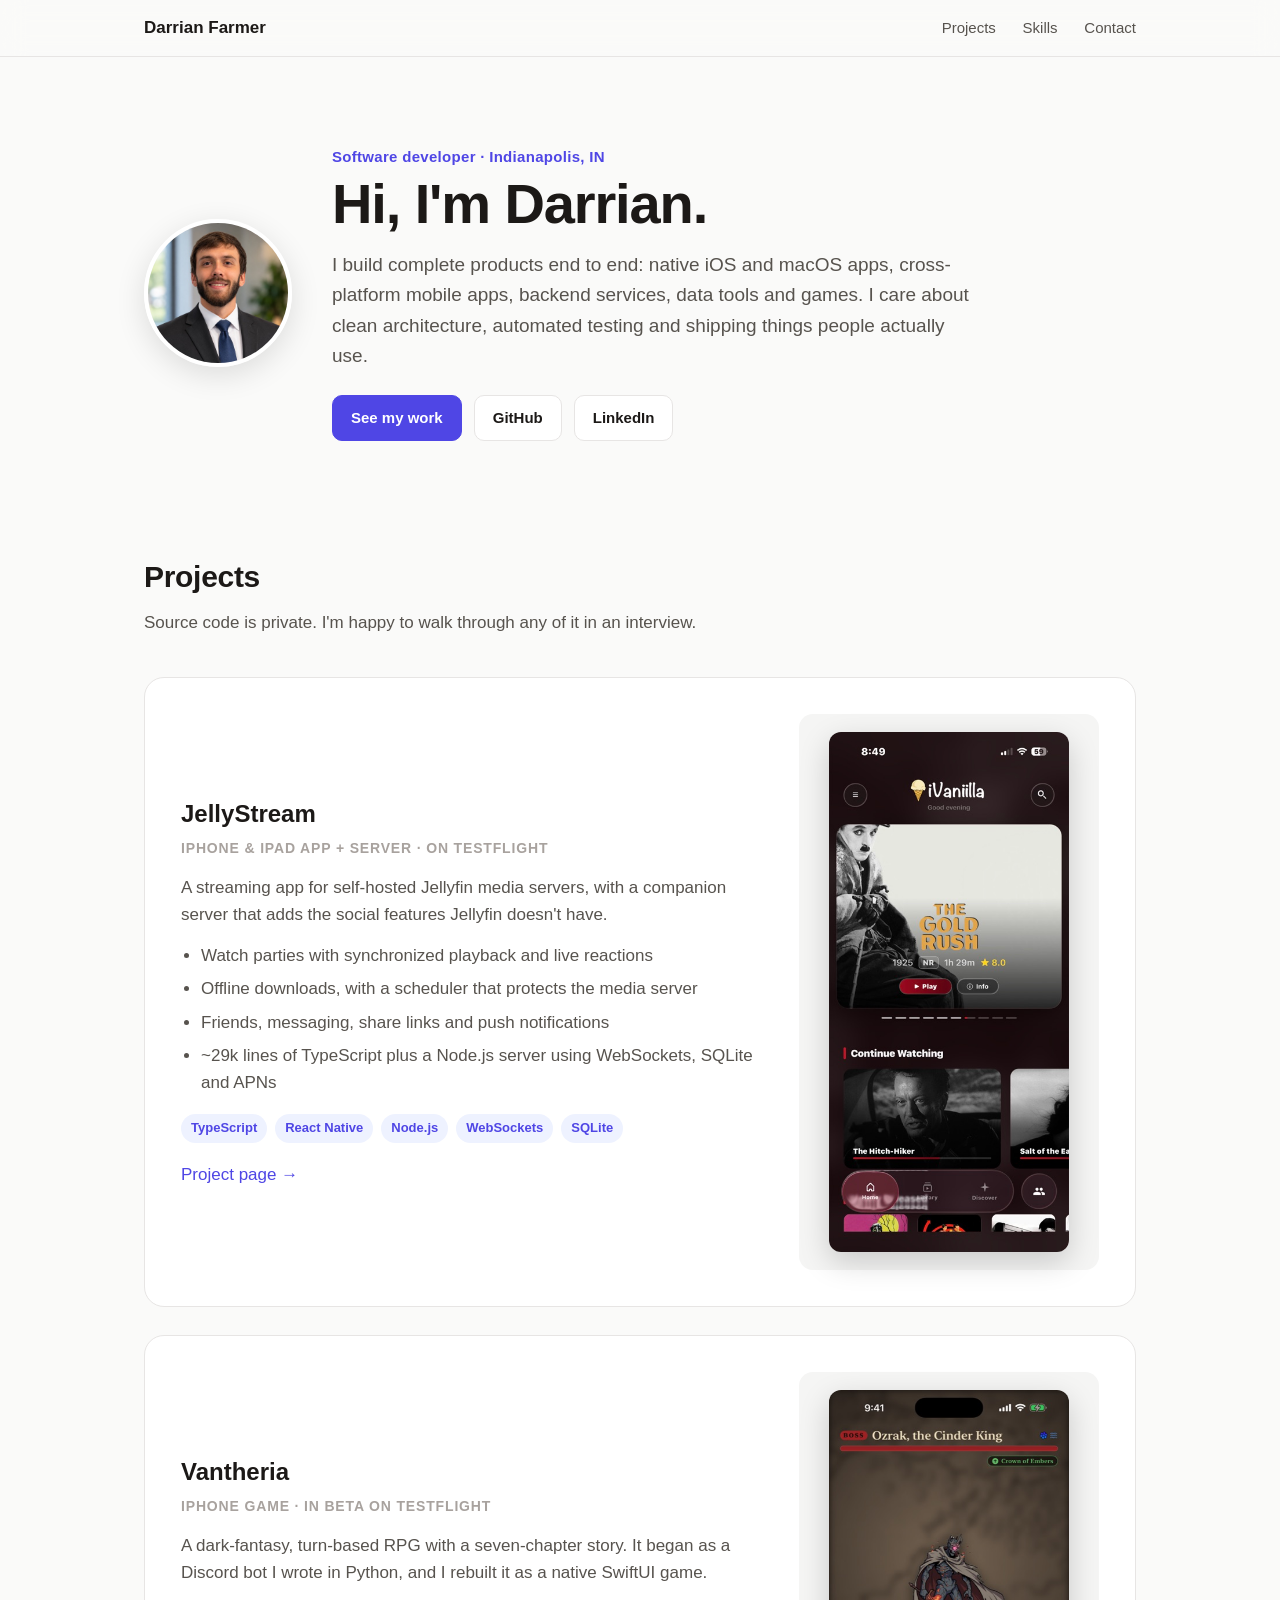
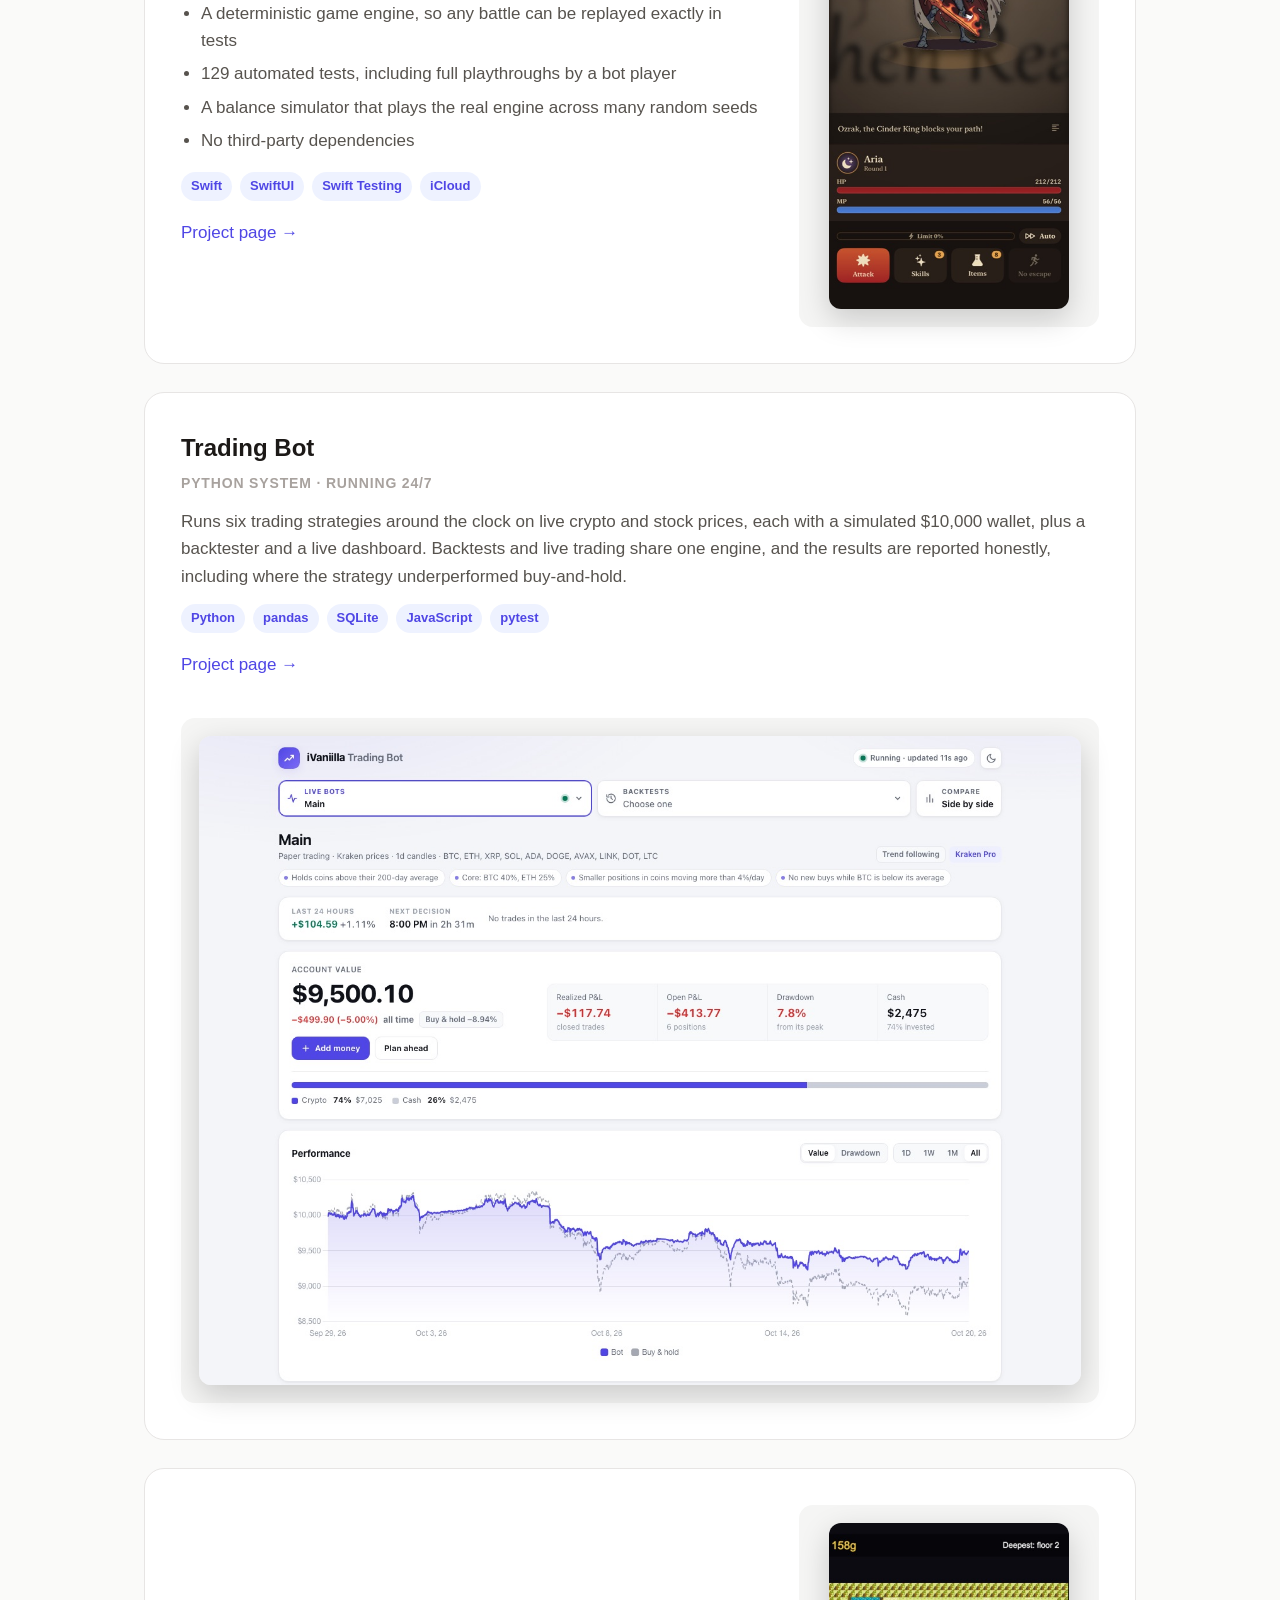
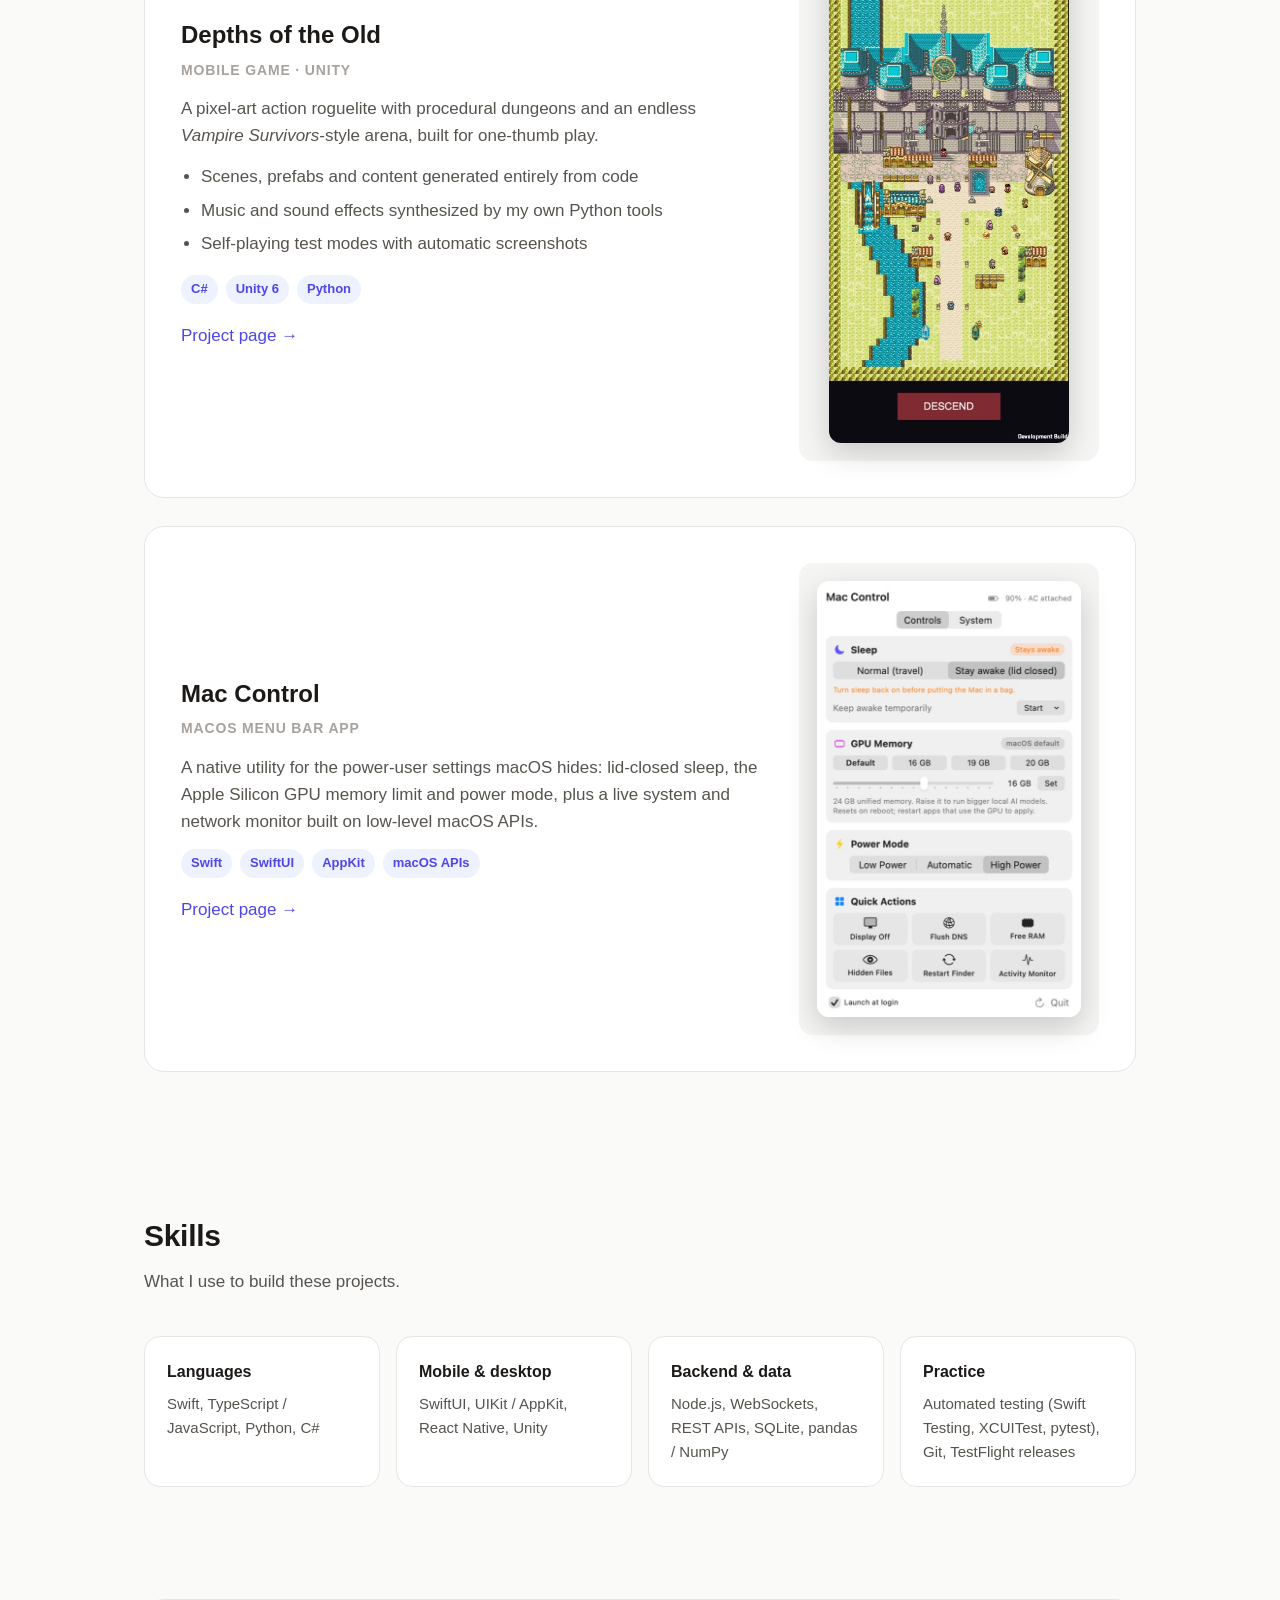
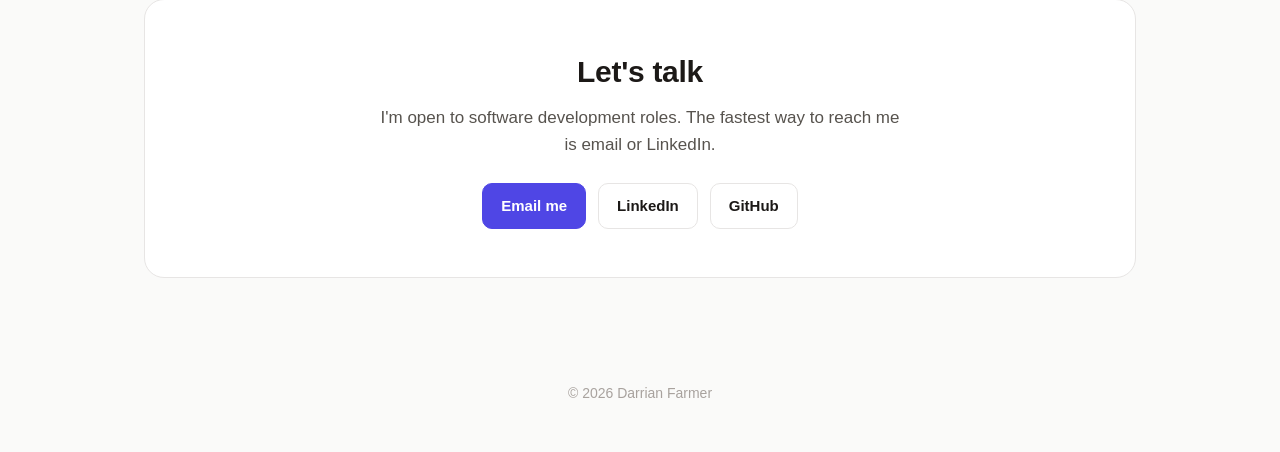
==== index.html @ abff0029 "Personal website" ====
<!doctype html>
<html lang="en">
<head>
<meta charset="utf-8">
<meta name="viewport" content="width=device-width, initial-scale=1">
<title>Darrian Farmer · Software Developer</title>
<meta name="description" content="Darrian Farmer, software developer in Indianapolis. iOS apps, cross-platform mobile, backend services and games.">
<meta property="og:title" content="Darrian Farmer · Software Developer">
<meta property="og:description" content="iOS apps, cross-platform mobile, backend services and games.">
<meta property="og:image" content="https://vaniilla9.github.io/img/darrian.jpg">
<link rel="icon" href="data:image/svg+xml,<svg xmlns='http://www.w3.org/2000/svg' viewBox='0 0 64 64'><rect width='64' height='64' rx='14' fill='%234f46e5'/><text x='32' y='42' font-family='Arial,sans-serif' font-size='28' font-weight='700' fill='white' text-anchor='middle'>DF</text></svg>">
<style>
  :root {
    --bg: #fafaf9; --surface: #ffffff; --text: #1c1917; --muted: #57534e; --faint: #a8a29e;
    --border: #e7e5e4; --accent: #4f46e5; --accent-soft: #eef2ff; --shot-bg: #f5f5f4;
  }
  @media (prefers-color-scheme: dark) {
    :root {
      --bg: #0c0a09; --surface: #1c1917; --text: #f5f5f4; --muted: #a8a29e; --faint: #78716c;
      --border: #292524; --accent: #818cf8; --accent-soft: #1e1b4b; --shot-bg: #171412;
    }
  }
  * { box-sizing: border-box; }
  html { scroll-behavior: smooth; }
  body {
    margin: 0; overflow-x: hidden; background: var(--bg); color: var(--text);
    font: 17px/1.6 -apple-system, BlinkMacSystemFont, "Segoe UI", Roboto, Helvetica, Arial, sans-serif;
    -webkit-font-smoothing: antialiased;
  }
  a { color: var(--accent); text-decoration: none; }
  a:hover { text-decoration: underline; }
  .wrap { max-width: 1040px; margin: 0 auto; padding: 0 24px; }

  nav { position: sticky; top: 0; z-index: 10; backdrop-filter: saturate(180%) blur(12px);
        background: color-mix(in srgb, var(--bg) 82%, transparent); border-bottom: 1px solid var(--border); }
  nav .wrap { display: flex; align-items: center; justify-content: space-between; height: 56px; }
  nav .name { font-weight: 700; color: var(--text); }
  nav .links a { color: var(--muted); margin-left: 22px; font-size: 15px; }
  nav .links a:hover { color: var(--text); text-decoration: none; }

  header { padding: 88px 0 72px; }
  .hero { display: flex; gap: 40px; align-items: center; }
  .hero img { width: 148px; height: 148px; border-radius: 50%; object-fit: cover; flex: none;
              border: 4px solid var(--surface); box-shadow: 0 8px 30px rgba(0,0,0,.12); }
  .eyebrow { color: var(--accent); font-weight: 600; font-size: 15px; letter-spacing: .02em; margin: 0 0 6px; }
  h1 { font-size: clamp(36px, 6vw, 56px); line-height: 1.05; margin: 0 0 16px; letter-spacing: -.02em; }
  .lede { font-size: 19px; color: var(--muted); max-width: 640px; margin: 0 0 24px; }
  .buttons { display: flex; flex-wrap: wrap; gap: 12px; }
  .btn { display: inline-block; padding: 10px 18px; border-radius: 10px; font-weight: 600; font-size: 15px;
         border: 1px solid var(--border); color: var(--text); background: var(--surface); }
  .btn.primary { background: var(--accent); border-color: var(--accent); color: #fff; }
  .btn:hover { text-decoration: none; filter: brightness(1.05); }

  section { padding: 40px 0 72px; }
  h2 { font-size: 30px; letter-spacing: -.01em; margin: 0 0 8px; }
  .section-sub { color: var(--muted); margin: 0 0 40px; }

  .project { display: grid; grid-template-columns: minmax(0, 1fr) 300px; gap: 40px; align-items: center;
             background: var(--surface); border: 1px solid var(--border); border-radius: 20px;
             padding: 36px; margin-bottom: 28px; }
  .project.wide { grid-template-columns: minmax(0, 1fr); }
  .project > * { min-width: 0; }
  .project h3 { font-size: 24px; margin: 0 0 4px; }
  .project .kind { color: var(--faint); font-size: 14px; font-weight: 600; text-transform: uppercase;
                   letter-spacing: .06em; margin: 0 0 14px; }
  .project p { color: var(--muted); margin: 0 0 14px; }
  .project ul { color: var(--muted); margin: 0 0 18px; padding-left: 20px; }
  .project li { margin-bottom: 6px; }
  .tags { display: flex; flex-wrap: wrap; gap: 8px; margin-bottom: 18px; }
  .tag { background: var(--accent-soft); color: var(--accent); font-size: 13px; font-weight: 600;
         padding: 4px 10px; border-radius: 999px; }
  .shot { background: var(--shot-bg); border-radius: 14px; padding: 18px; display: flex; justify-content: center; }
  .shot img { max-width: 100%; max-height: 520px; border-radius: 12px; display: block;
              box-shadow: 0 10px 30px rgba(0,0,0,.18); }
  .wide .shot img { max-height: none; width: 100%; }

  .skills { display: grid; grid-template-columns: repeat(auto-fit, minmax(220px, 1fr)); gap: 16px; }
  .skill { background: var(--surface); border: 1px solid var(--border); border-radius: 16px; padding: 22px; }
  .skill h3 { font-size: 16px; margin: 0 0 8px; }
  .skill p { color: var(--muted); margin: 0; font-size: 15px; }

  .contact { text-align: center; background: var(--surface); border: 1px solid var(--border);
             border-radius: 20px; padding: 48px 24px; }
  .contact p { color: var(--muted); max-width: 520px; margin: 0 auto 24px; }
  .contact .buttons { justify-content: center; }
  footer { color: var(--faint); font-size: 14px; text-align: center; padding: 32px 0 48px; }

  @media (max-width: 760px) {
    header { padding: 48px 0 40px; }
    .hero { flex-direction: column; align-items: flex-start; gap: 24px; }
    .hero img { width: 112px; height: 112px; }
    .project { grid-template-columns: minmax(0, 1fr); padding: 22px; gap: 22px; }
    .shot img { max-height: 440px; }
    nav .links a { margin-left: 14px; }
    nav .links a.hide-sm { display: none; }
    .wrap { padding: 0 16px; }
  }
</style>
</head>
<body>

<nav>
  <div class="wrap">
    <a class="name" href="#top">Darrian Farmer</a>
    <div class="links">
      <a href="#projects">Projects</a>
      <a class="hide-sm" href="#skills">Skills</a>
      <a href="#contact">Contact</a>
    </div>
  </div>
</nav>

<header id="top">
  <div class="wrap hero">
    <img src="img/darrian.jpg" alt="Darrian Farmer">
    <div>
      <p class="eyebrow">Software developer · Indianapolis, IN</p>
      <h1>Hi, I'm Darrian.</h1>
      <p class="lede">I build complete products end to end: native iOS and macOS apps, cross-platform mobile
        apps, backend services, data tools and games. I care about clean architecture, automated testing and
        shipping things people actually use.</p>
      <div class="buttons">
        <a class="btn primary" href="#projects">See my work</a>
        <a class="btn" href="https://github.com/vaniilla9">GitHub</a>
        <a class="btn" href="https://www.linkedin.com/in/darrian-farmer-68141a276">LinkedIn</a>
      </div>
    </div>
  </div>
</header>

<main>
<section id="projects">
  <div class="wrap">
    <h2>Projects</h2>
    <p class="section-sub">Source code is private. I'm happy to walk through any of it in an interview.</p>

    <article class="project">
      <div>
        <h3>JellyStream</h3>
        <p class="kind">iPhone &amp; iPad app + server · on TestFlight</p>
        <p>A streaming app for self-hosted Jellyfin media servers, with a companion server that adds the social
          features Jellyfin doesn't have.</p>
        <ul>
          <li>Watch parties with synchronized playback and live reactions</li>
          <li>Offline downloads, with a scheduler that protects the media server</li>
          <li>Friends, messaging, share links and push notifications</li>
          <li>~29k lines of TypeScript plus a Node.js server using WebSockets, SQLite and APNs</li>
        </ul>
        <div class="tags"><span class="tag">TypeScript</span><span class="tag">React Native</span><span class="tag">Node.js</span><span class="tag">WebSockets</span><span class="tag">SQLite</span></div>
        <a href="https://github.com/vaniilla9/jellystream">Project page →</a>
      </div>
      <div class="shot"><img src="img/jellystream.jpg" alt="JellyStream home screen" loading="lazy"></div>
    </article>

    <article class="project">
      <div>
        <h3>Vantheria</h3>
        <p class="kind">iPhone game · in beta on TestFlight</p>
        <p>A dark-fantasy, turn-based RPG with a seven-chapter story. It began as a Discord bot I wrote in
          Python, and I rebuilt it as a native SwiftUI game.</p>
        <ul>
          <li>A deterministic game engine, so any battle can be replayed exactly in tests</li>
          <li>129 automated tests, including full playthroughs by a bot player</li>
          <li>A balance simulator that plays the real engine across many random seeds</li>
          <li>No third-party dependencies</li>
        </ul>
        <div class="tags"><span class="tag">Swift</span><span class="tag">SwiftUI</span><span class="tag">Swift Testing</span><span class="tag">iCloud</span></div>
        <a href="https://github.com/vaniilla9/vantheria">Project page →</a>
      </div>
      <div class="shot"><img src="img/vantheria.jpg" alt="Vantheria boss battle" loading="lazy"></div>
    </article>

    <article class="project wide">
      <div>
        <h3>Trading Bot</h3>
        <p class="kind">Python system · running 24/7</p>
        <p>Runs six trading strategies around the clock on live crypto and stock prices, each with a simulated
          $10,000 wallet, plus a backtester and a live dashboard. Backtests and live trading share one engine,
          and the results are reported honestly, including where the strategy underperformed buy-and-hold.</p>
        <div class="tags"><span class="tag">Python</span><span class="tag">pandas</span><span class="tag">SQLite</span><span class="tag">JavaScript</span><span class="tag">pytest</span></div>
        <a href="https://github.com/vaniilla9/trading-bot">Project page →</a>
      </div>
      <div class="shot"><img src="img/trading-bot.jpg" alt="Trading bot dashboard" loading="lazy"></div>
    </article>

    <article class="project">
      <div>
        <h3>Depths of the Old</h3>
        <p class="kind">Mobile game · Unity</p>
        <p>A pixel-art action roguelite with procedural dungeons and an endless <em>Vampire Survivors</em>-style
          arena, built for one-thumb play.</p>
        <ul>
          <li>Scenes, prefabs and content generated entirely from code</li>
          <li>Music and sound effects synthesized by my own Python tools</li>
          <li>Self-playing test modes with automatic screenshots</li>
        </ul>
        <div class="tags"><span class="tag">C#</span><span class="tag">Unity 6</span><span class="tag">Python</span></div>
        <a href="https://github.com/vaniilla9/depths-of-the-old">Project page →</a>
      </div>
      <div class="shot"><img src="img/depths.jpg" alt="Depths of the Old town hub" loading="lazy"></div>
    </article>

    <article class="project">
      <div>
        <h3>Mac Control</h3>
        <p class="kind">macOS menu bar app</p>
        <p>A native utility for the power-user settings macOS hides: lid-closed sleep, the Apple Silicon GPU
          memory limit and power mode, plus a live system and network monitor built on low-level macOS APIs.</p>
        <div class="tags"><span class="tag">Swift</span><span class="tag">SwiftUI</span><span class="tag">AppKit</span><span class="tag">macOS APIs</span></div>
        <a href="https://github.com/vaniilla9/mac-control">Project page →</a>
      </div>
      <div class="shot"><img src="img/mac-control.jpg" alt="Mac Control menu bar panel" loading="lazy"></div>
    </article>
  </div>
</section>

<section id="skills">
  <div class="wrap">
    <h2>Skills</h2>
    <p class="section-sub">What I use to build these projects.</p>
    <div class="skills">
      <div class="skill"><h3>Languages</h3><p>Swift, TypeScript / JavaScript, Python, C#</p></div>
      <div class="skill"><h3>Mobile &amp; desktop</h3><p>SwiftUI, UIKit / AppKit, React Native, Unity</p></div>
      <div class="skill"><h3>Backend &amp; data</h3><p>Node.js, WebSockets, REST APIs, SQLite, pandas / NumPy</p></div>
      <div class="skill"><h3>Practice</h3><p>Automated testing (Swift Testing, XCUITest, pytest), Git, TestFlight releases</p></div>
    </div>
  </div>
</section>

<section id="contact">
  <div class="wrap">
    <div class="contact">
      <h2>Let's talk</h2>
      <p>I'm open to software development roles. The fastest way to reach me is email or LinkedIn.</p>
      <div class="buttons">
        <a class="btn primary" href="mailto:vaniilla9@icloud.com">Email me</a>
        <a class="btn" href="https://www.linkedin.com/in/darrian-farmer-68141a276">LinkedIn</a>
        <a class="btn" href="https://github.com/vaniilla9">GitHub</a>
      </div>
    </div>
  </div>
</section>
</main>

<footer>© 2026 Darrian Farmer</footer>

</body>
</html>
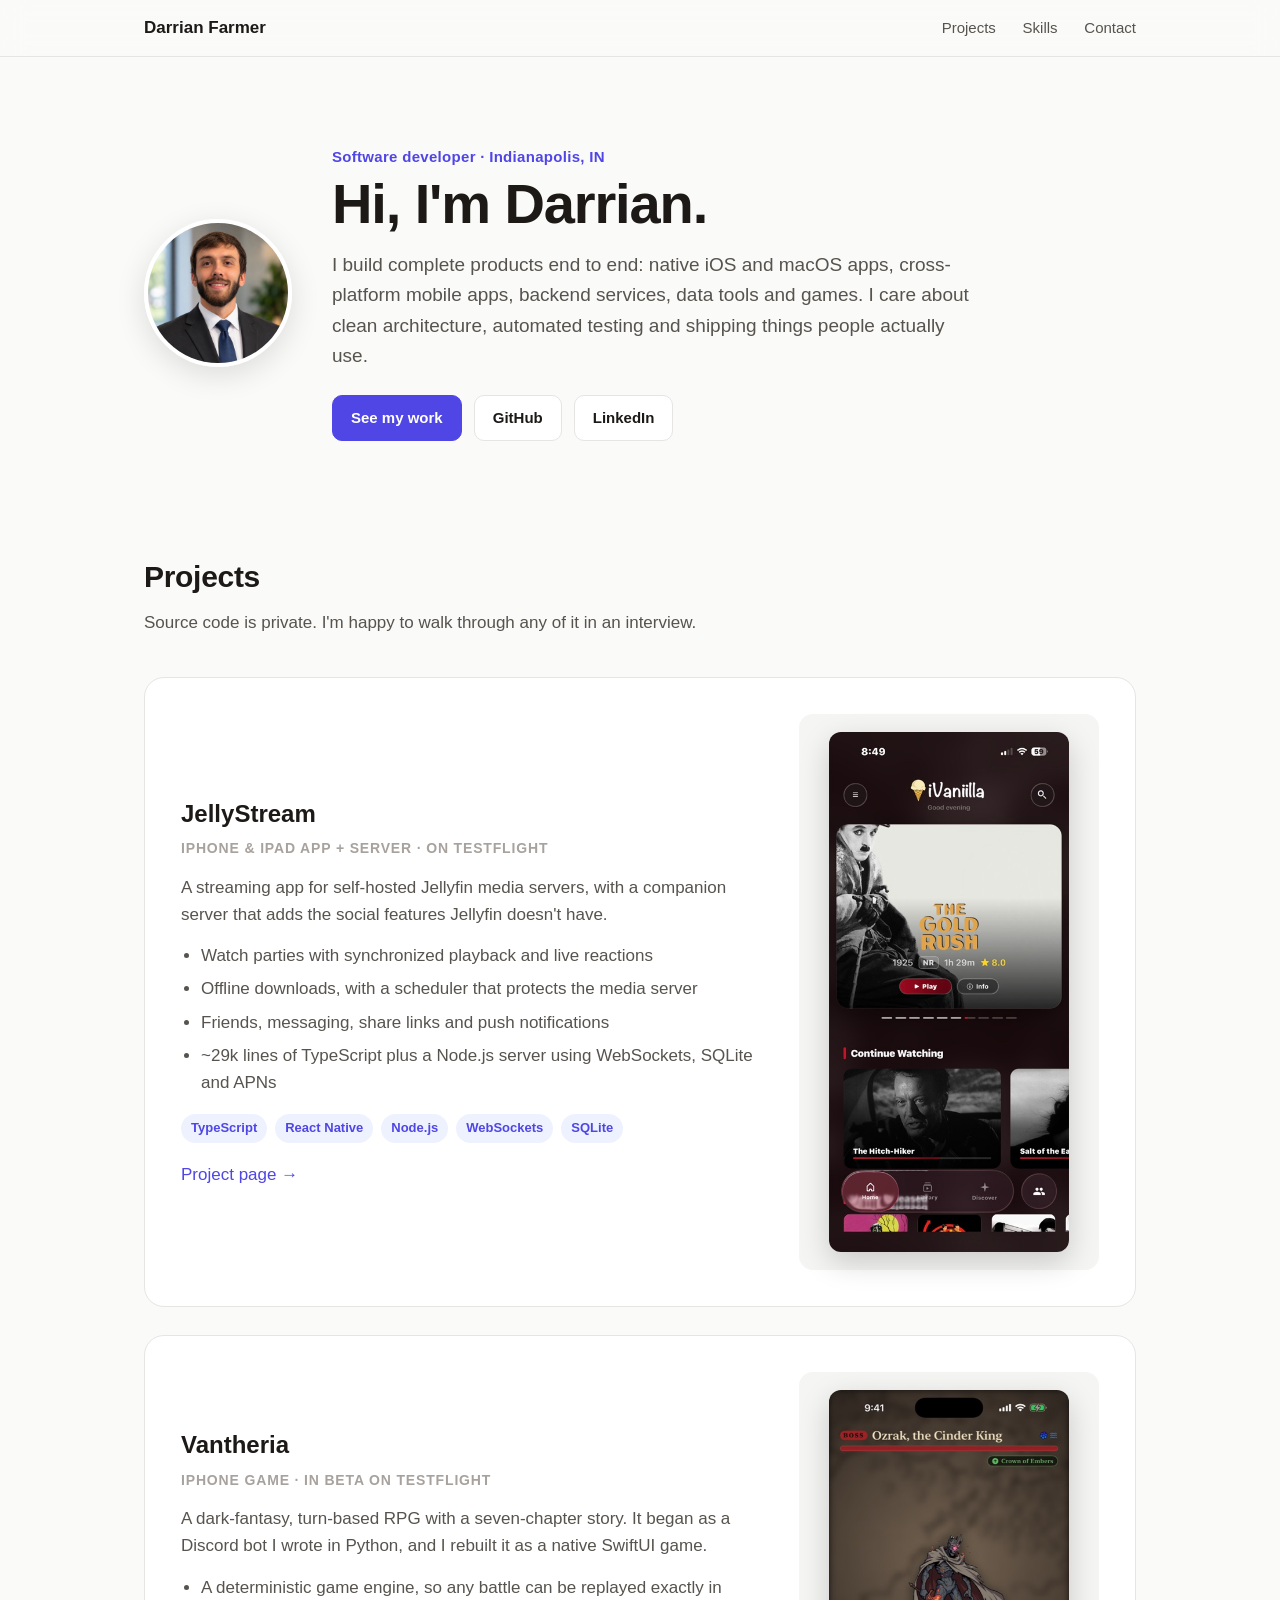
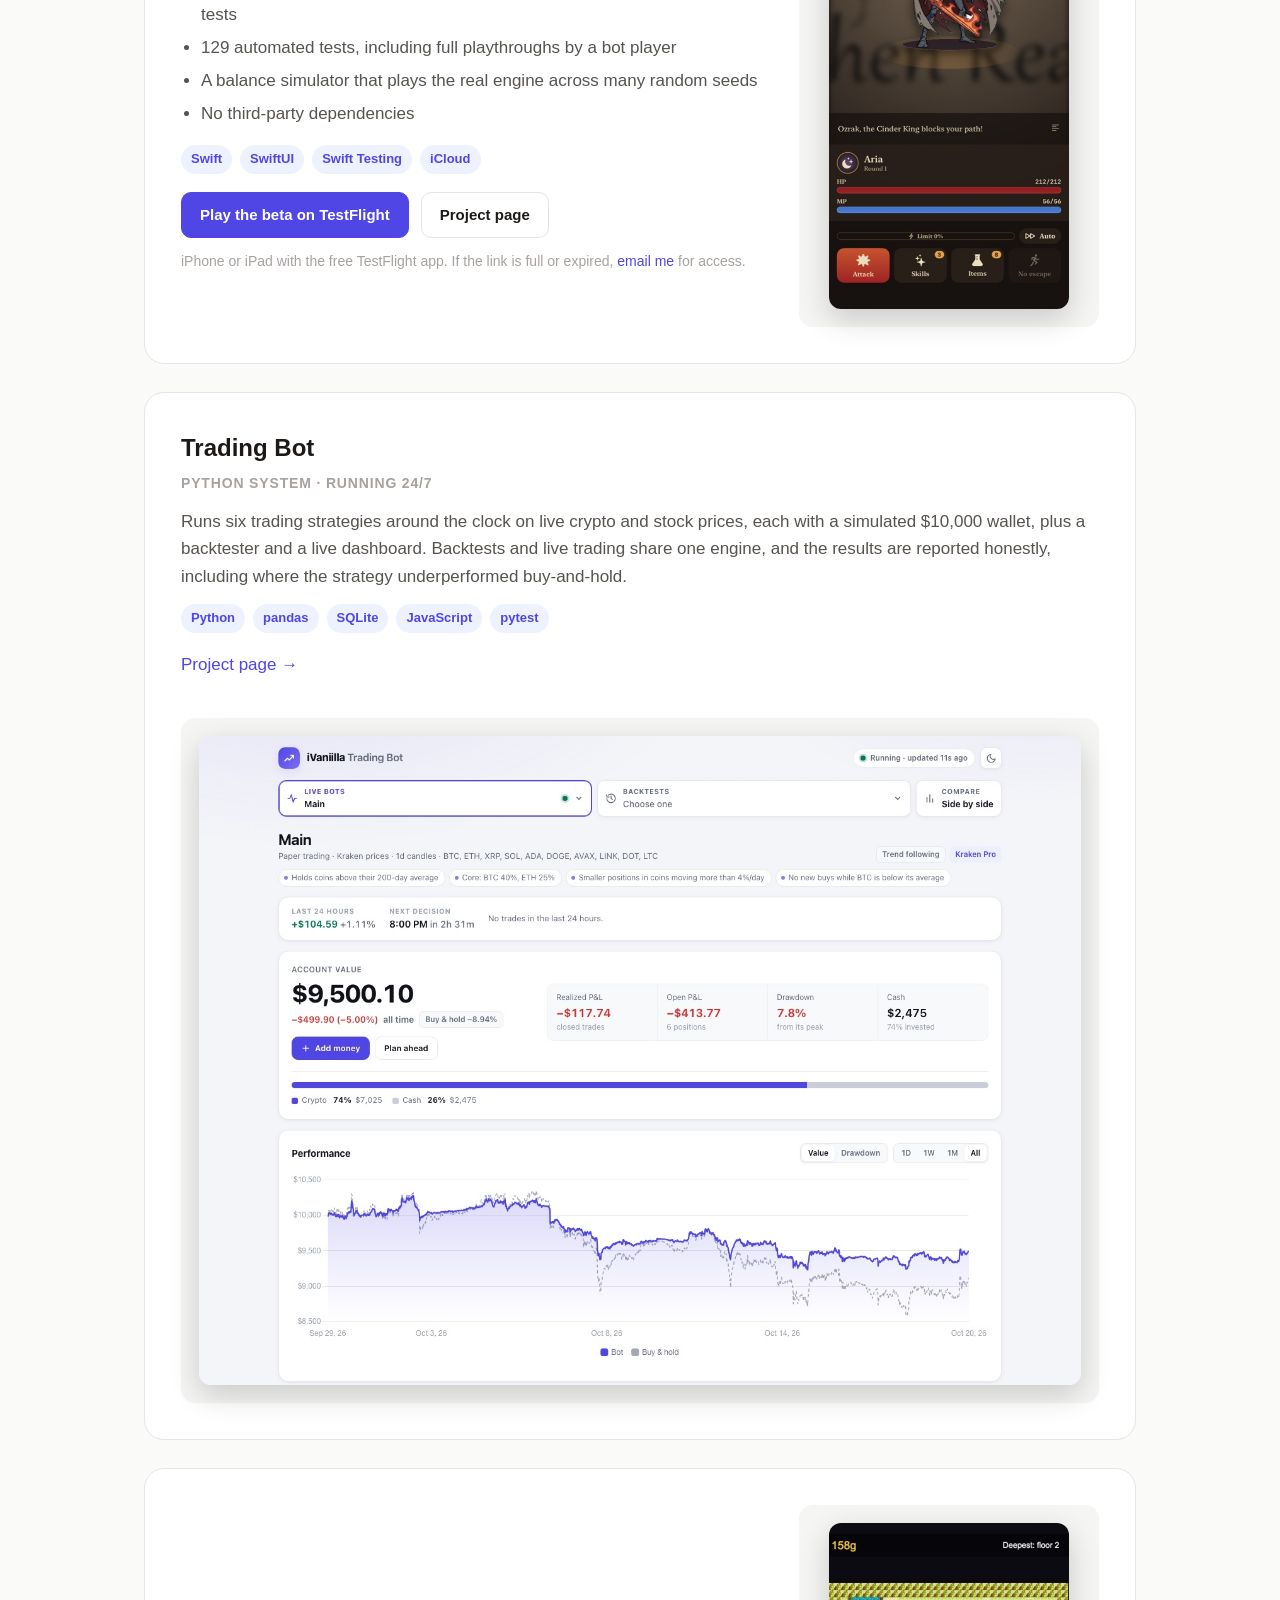
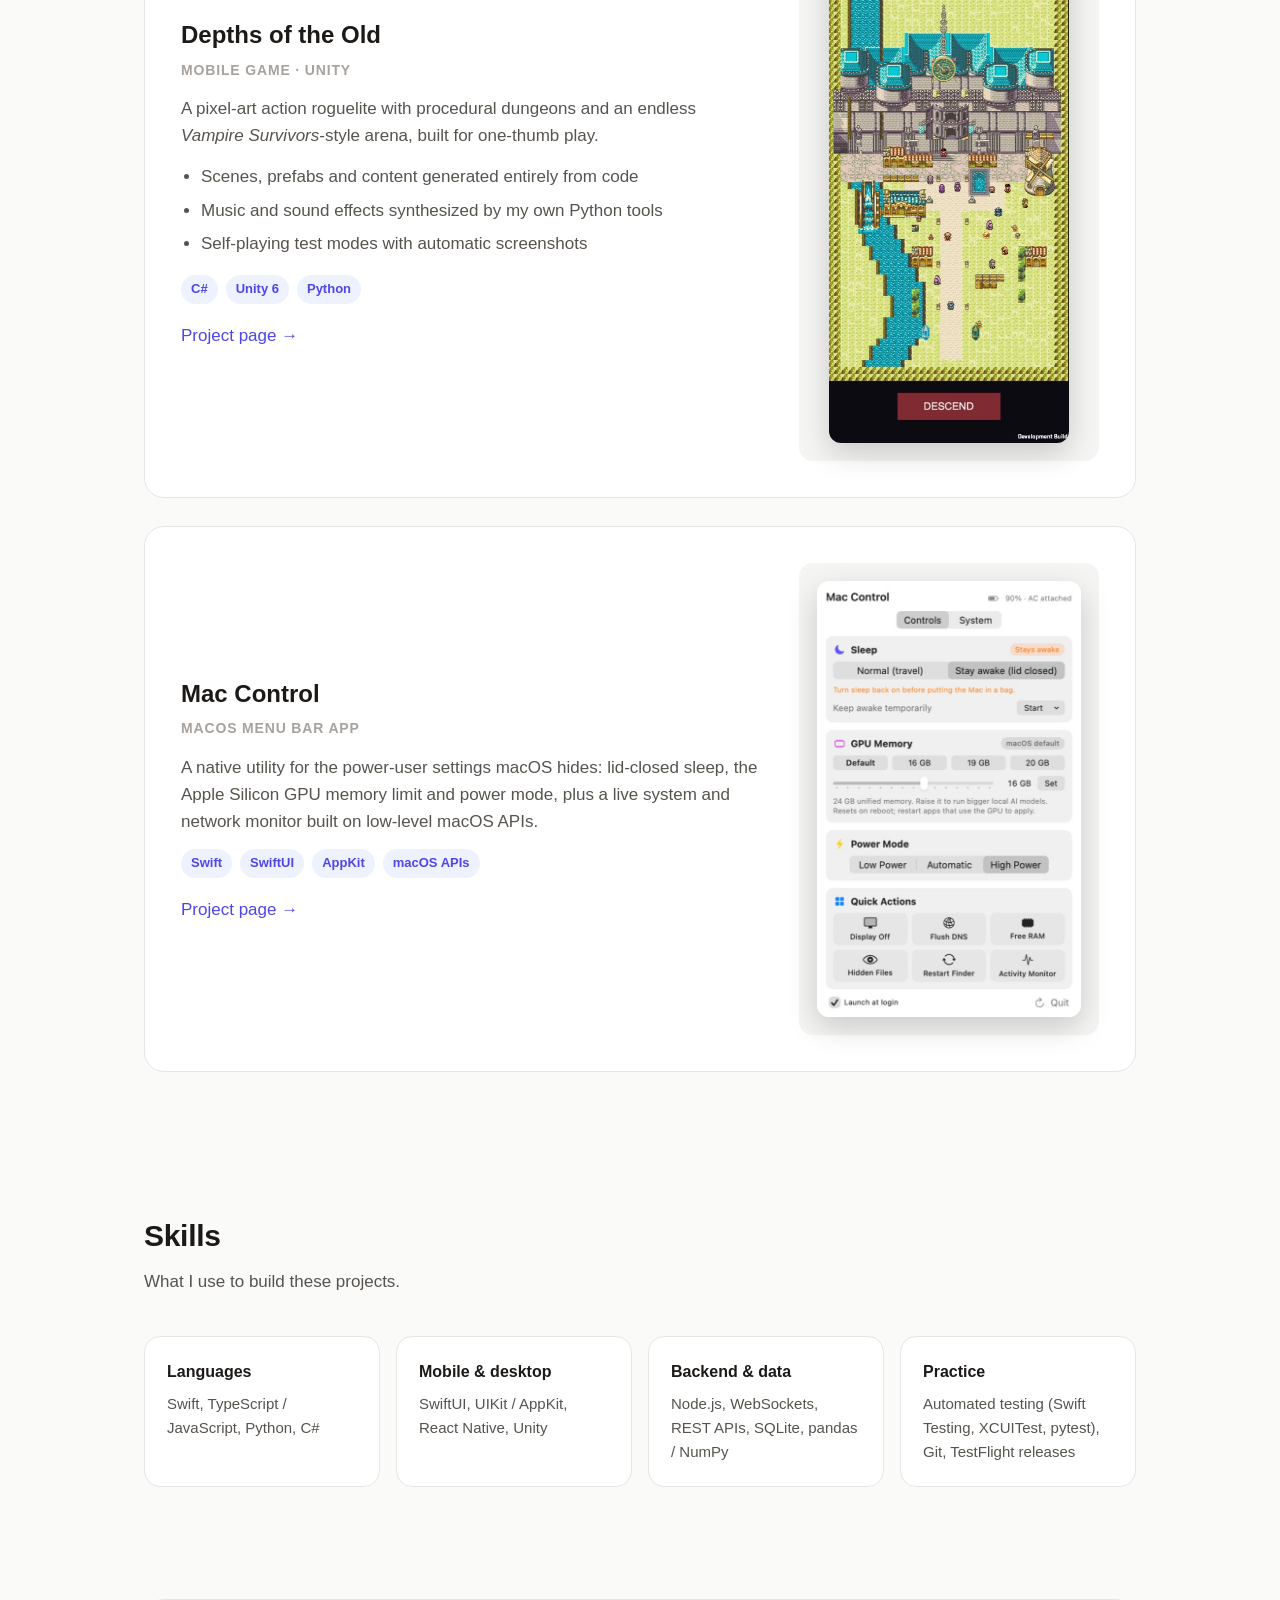
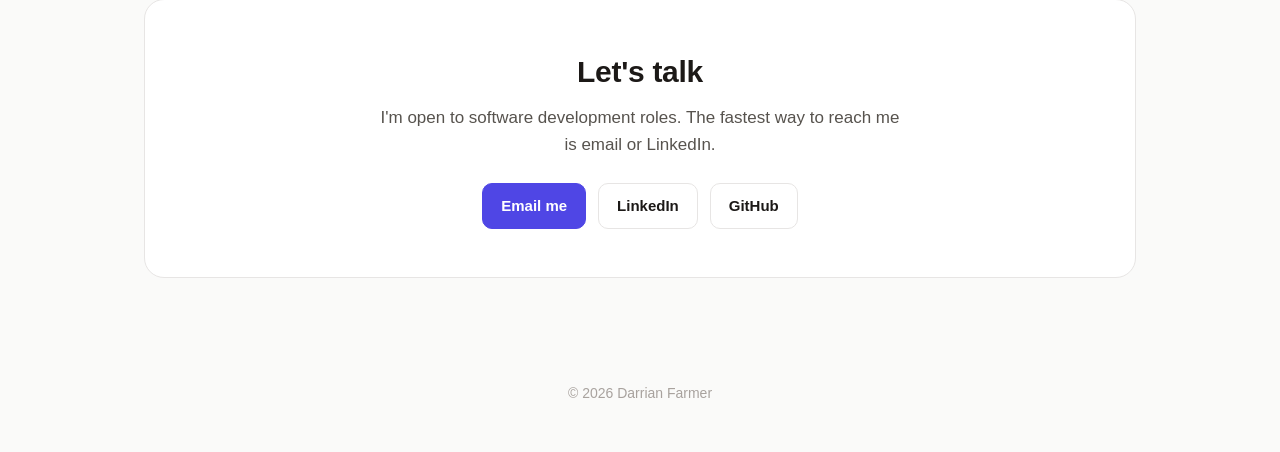
==== commit c5400138: "Add Vantheria TestFlight beta link" ====
--- a/index.html
+++ b/index.html
@@ -66,6 +66,7 @@
   .project p { color: var(--muted); margin: 0 0 14px; }
   .project ul { color: var(--muted); margin: 0 0 18px; padding-left: 20px; }
   .project li { margin-bottom: 6px; }
+  .project .note { font-size: 14px; color: var(--faint); margin: 12px 0 0; }
   .tags { display: flex; flex-wrap: wrap; gap: 8px; margin-bottom: 18px; }
   .tag { background: var(--accent-soft); color: var(--accent); font-size: 13px; font-weight: 600;
          padding: 4px 10px; border-radius: 999px; }
@@ -165,7 +166,12 @@
           <li>No third-party dependencies</li>
         </ul>
         <div class="tags"><span class="tag">Swift</span><span class="tag">SwiftUI</span><span class="tag">Swift Testing</span><span class="tag">iCloud</span></div>
-        <a href="https://github.com/vaniilla9/vantheria">Project page →</a>
+        <div class="buttons">
+          <a class="btn primary" href="https://testflight.apple.com/join/w8hMG9HQ">Play the beta on TestFlight</a>
+          <a class="btn" href="https://github.com/vaniilla9/vantheria">Project page</a>
+        </div>
+        <p class="note">iPhone or iPad with the free TestFlight app. If the link is full or expired,
+          <a href="mailto:vaniilla9@icloud.com?subject=Vantheria%20beta">email me</a> for access.</p>
       </div>
       <div class="shot"><img src="img/vantheria.jpg" alt="Vantheria boss battle" loading="lazy"></div>
     </article>
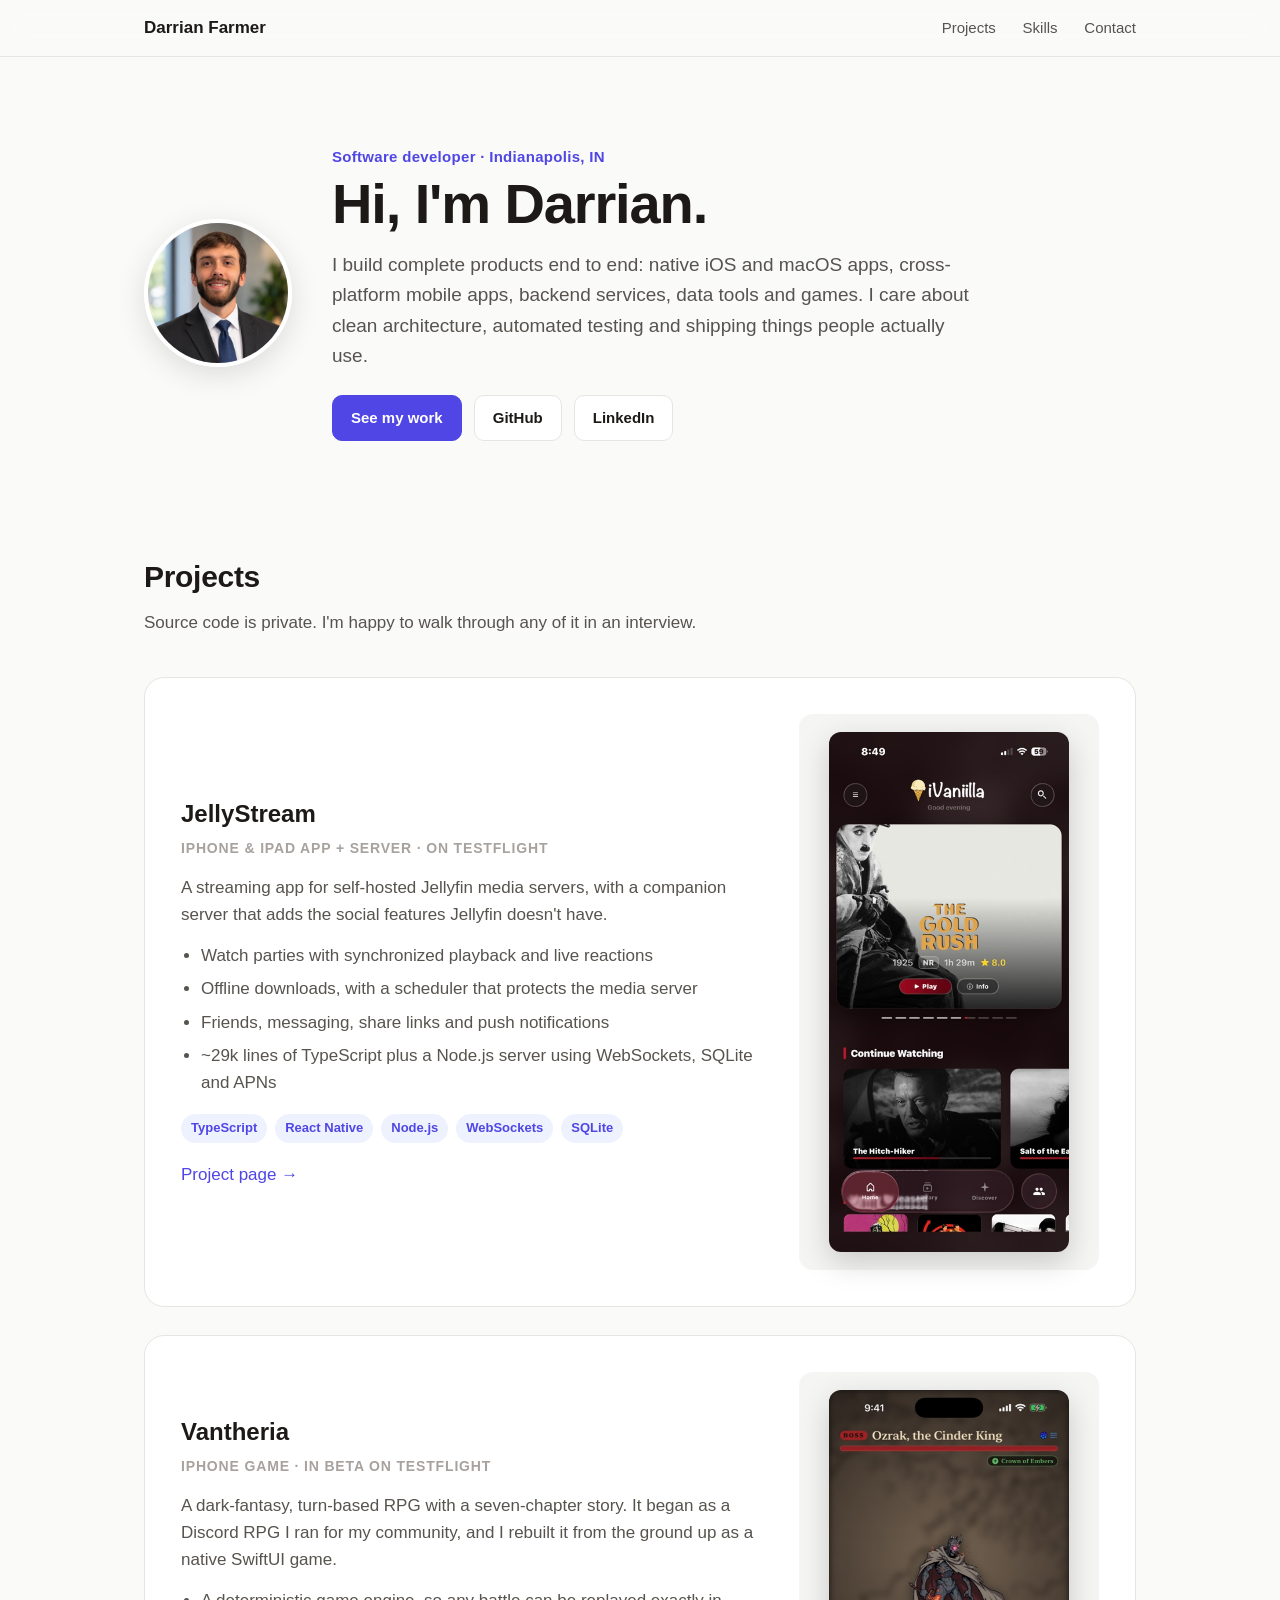
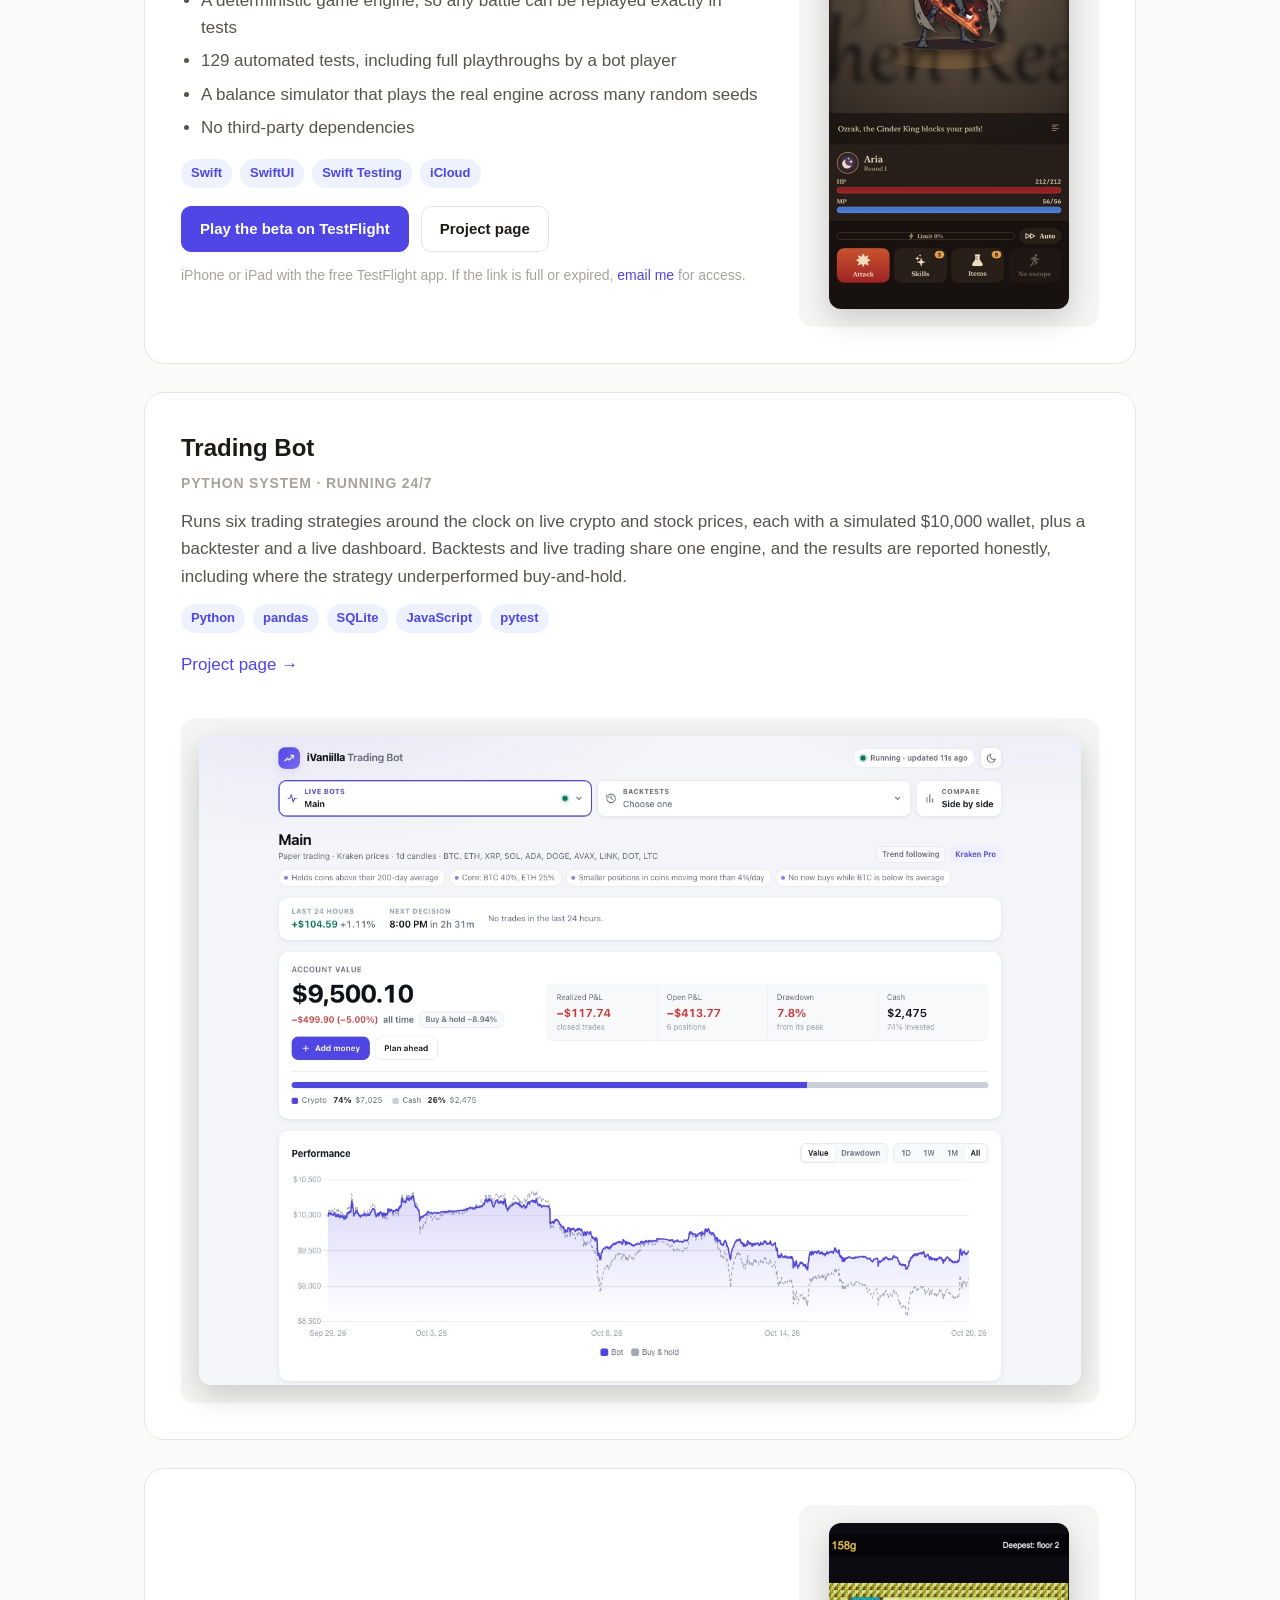
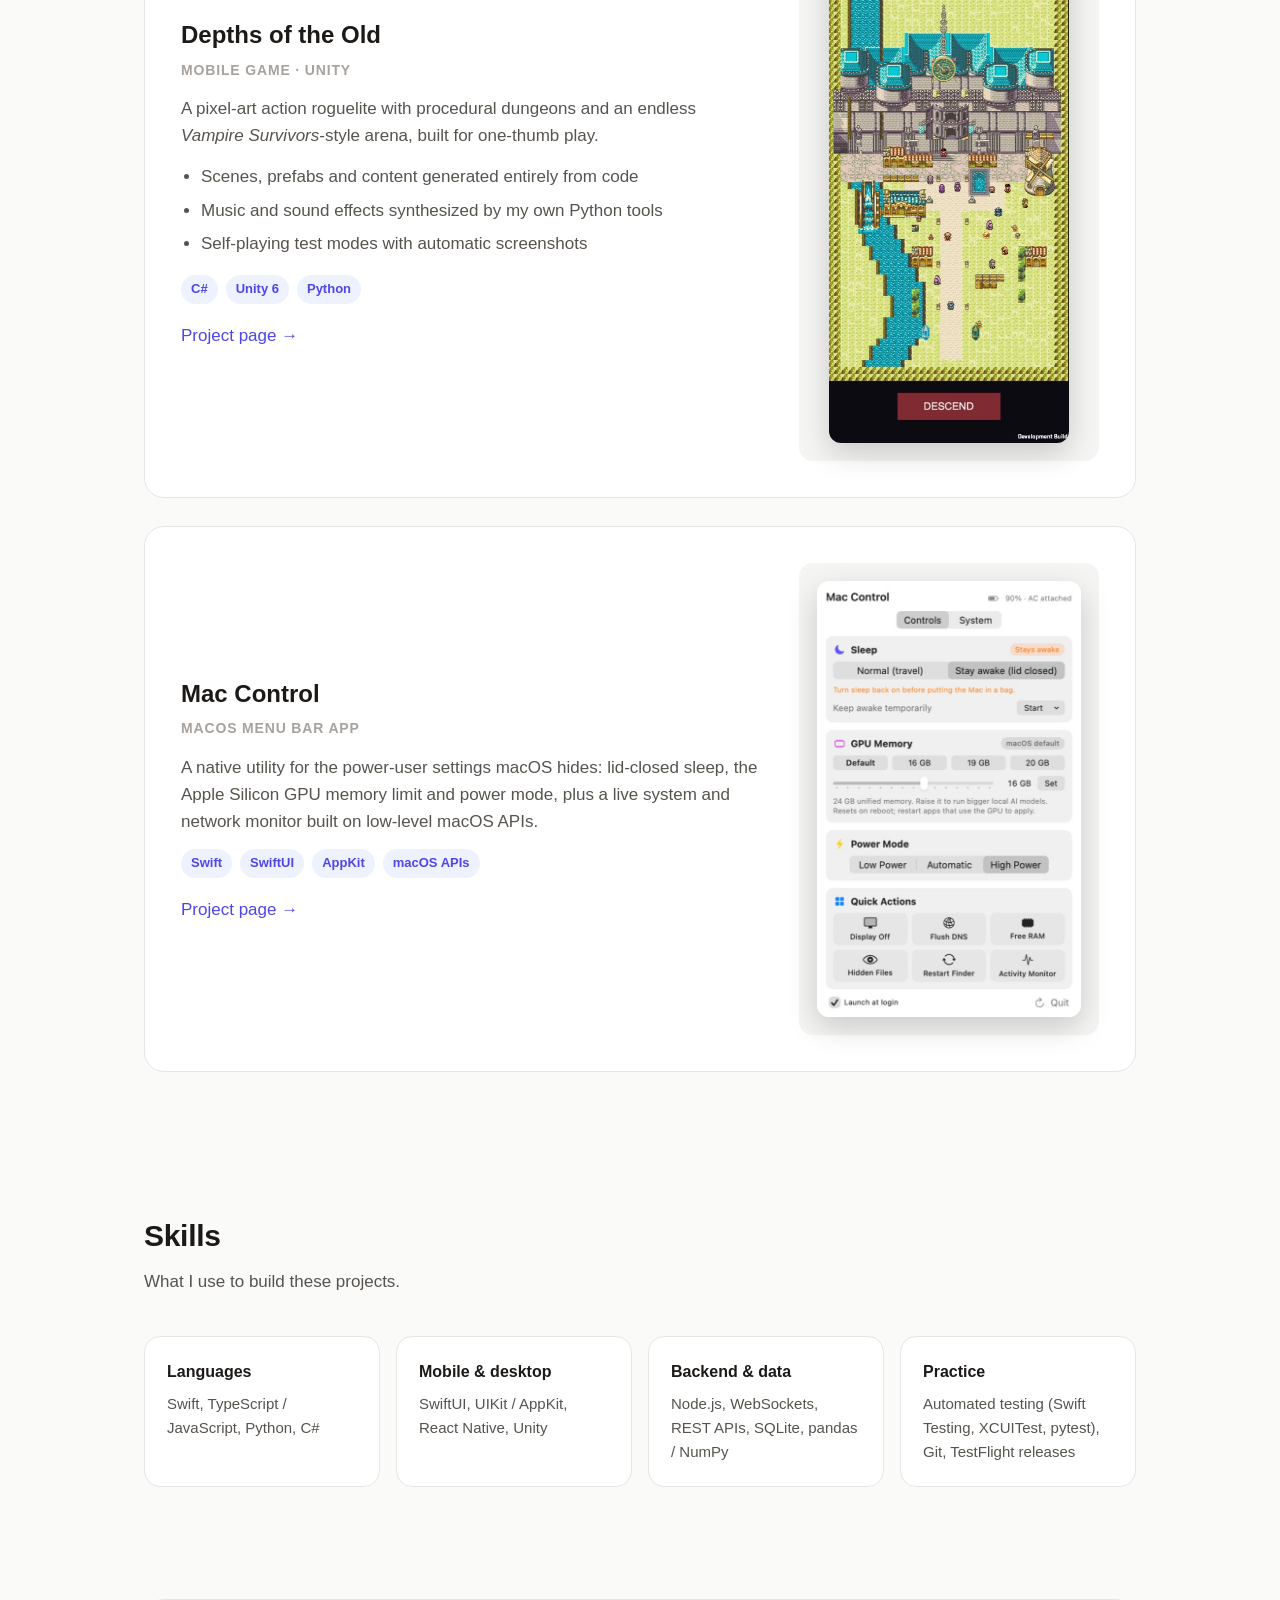
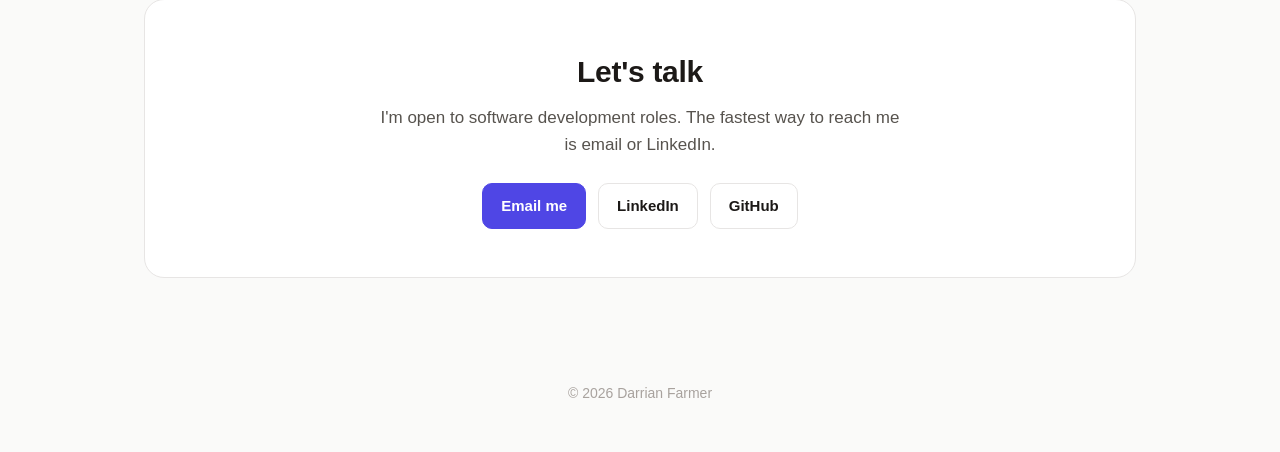
==== commit 1933e65c: "Clarify Vantheria's origin" ====
--- a/index.html
+++ b/index.html
@@ -157,8 +157,8 @@
       <div>
         <h3>Vantheria</h3>
         <p class="kind">iPhone game · in beta on TestFlight</p>
-        <p>A dark-fantasy, turn-based RPG with a seven-chapter story. It began as a Discord bot I wrote in
-          Python, and I rebuilt it as a native SwiftUI game.</p>
+        <p>A dark-fantasy, turn-based RPG with a seven-chapter story. It began as a Discord RPG I ran for my community, and I rebuilt it from the ground up as a
+          native SwiftUI game.</p>
         <ul>
           <li>A deterministic game engine, so any battle can be replayed exactly in tests</li>
           <li>129 automated tests, including full playthroughs by a bot player</li>
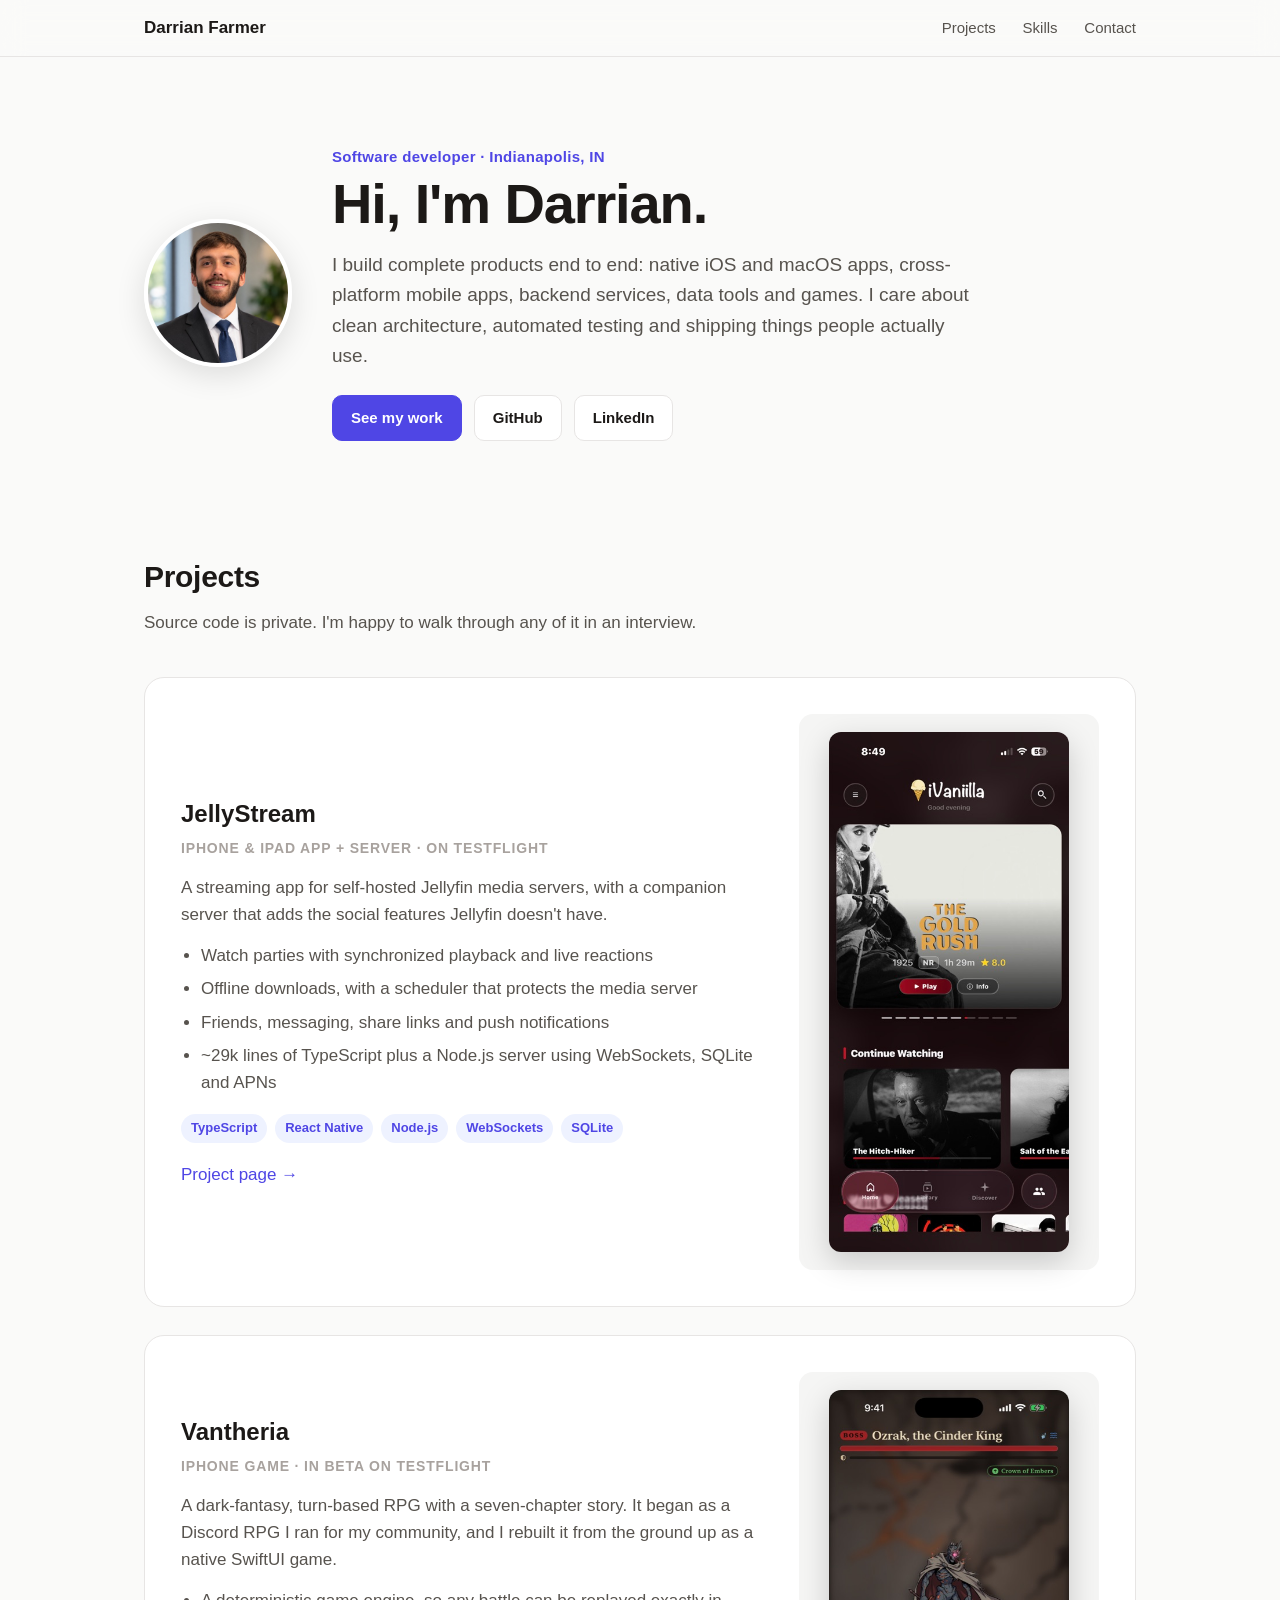
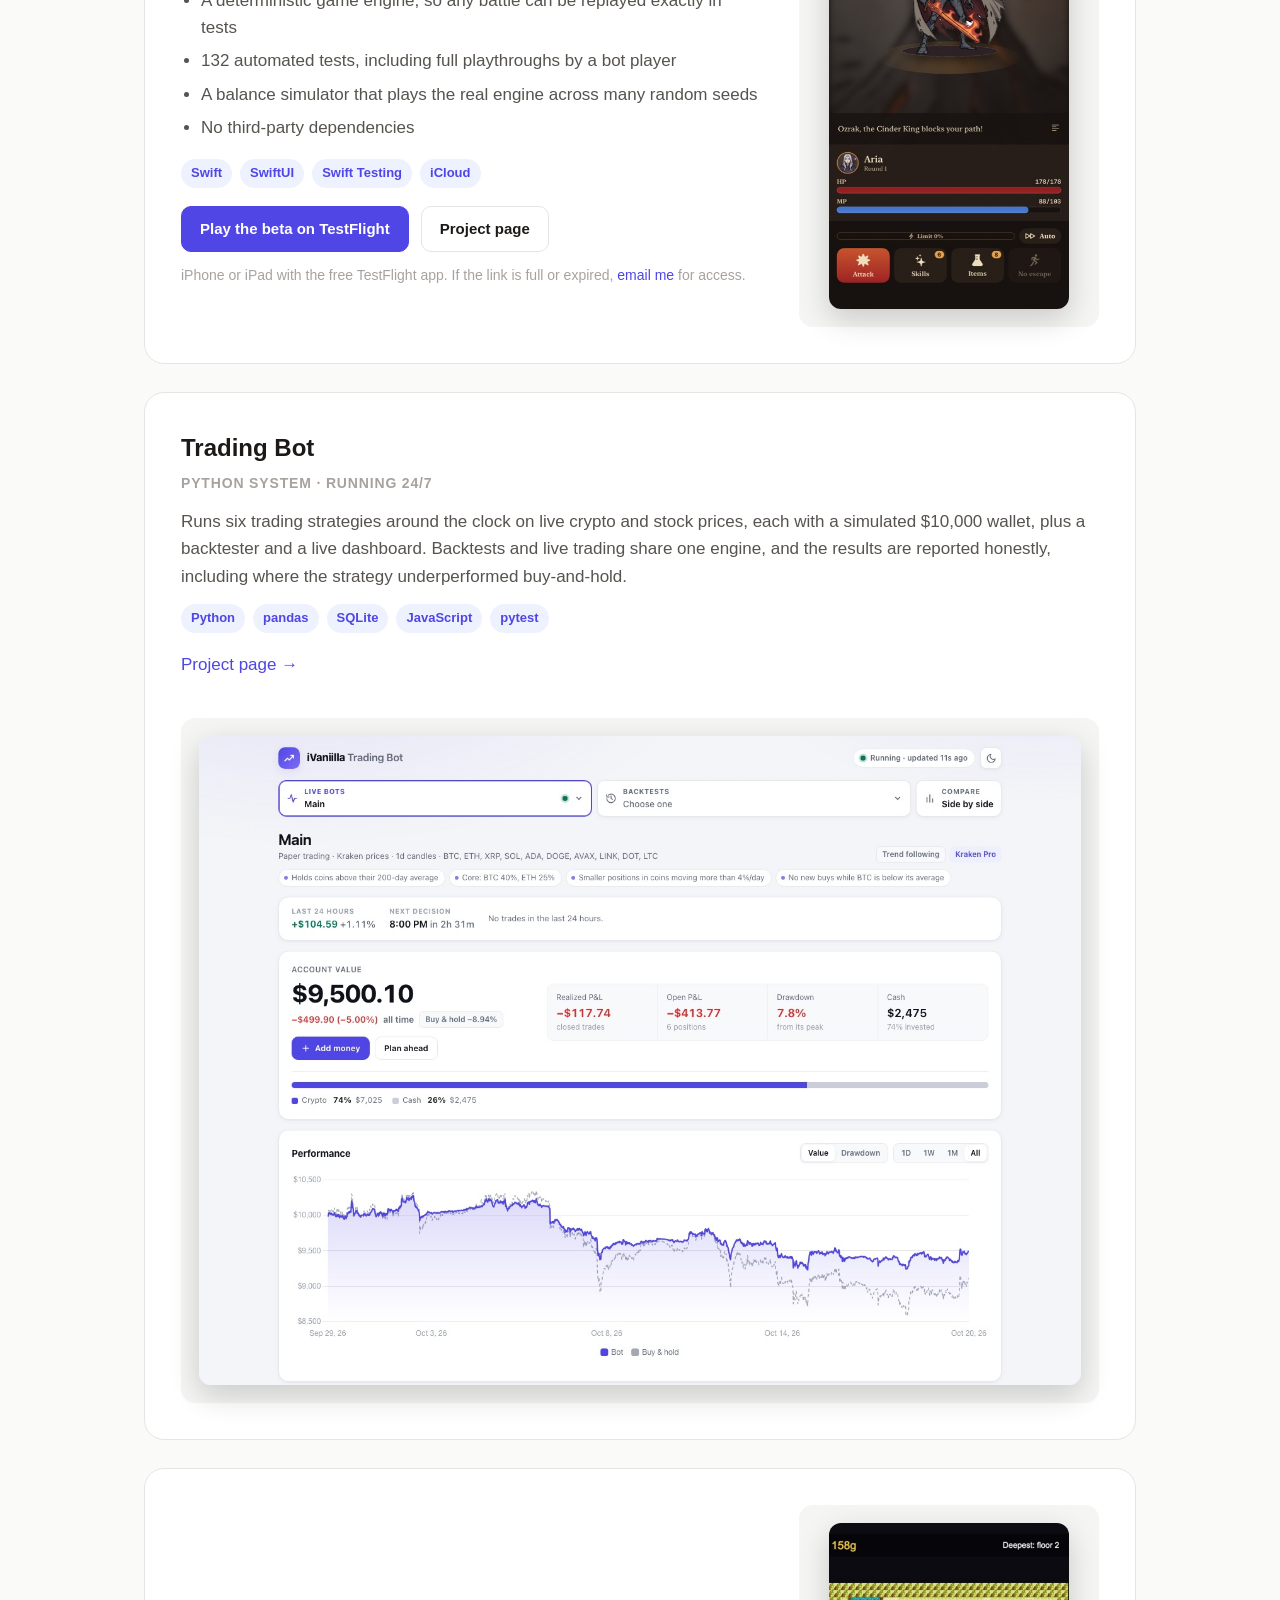
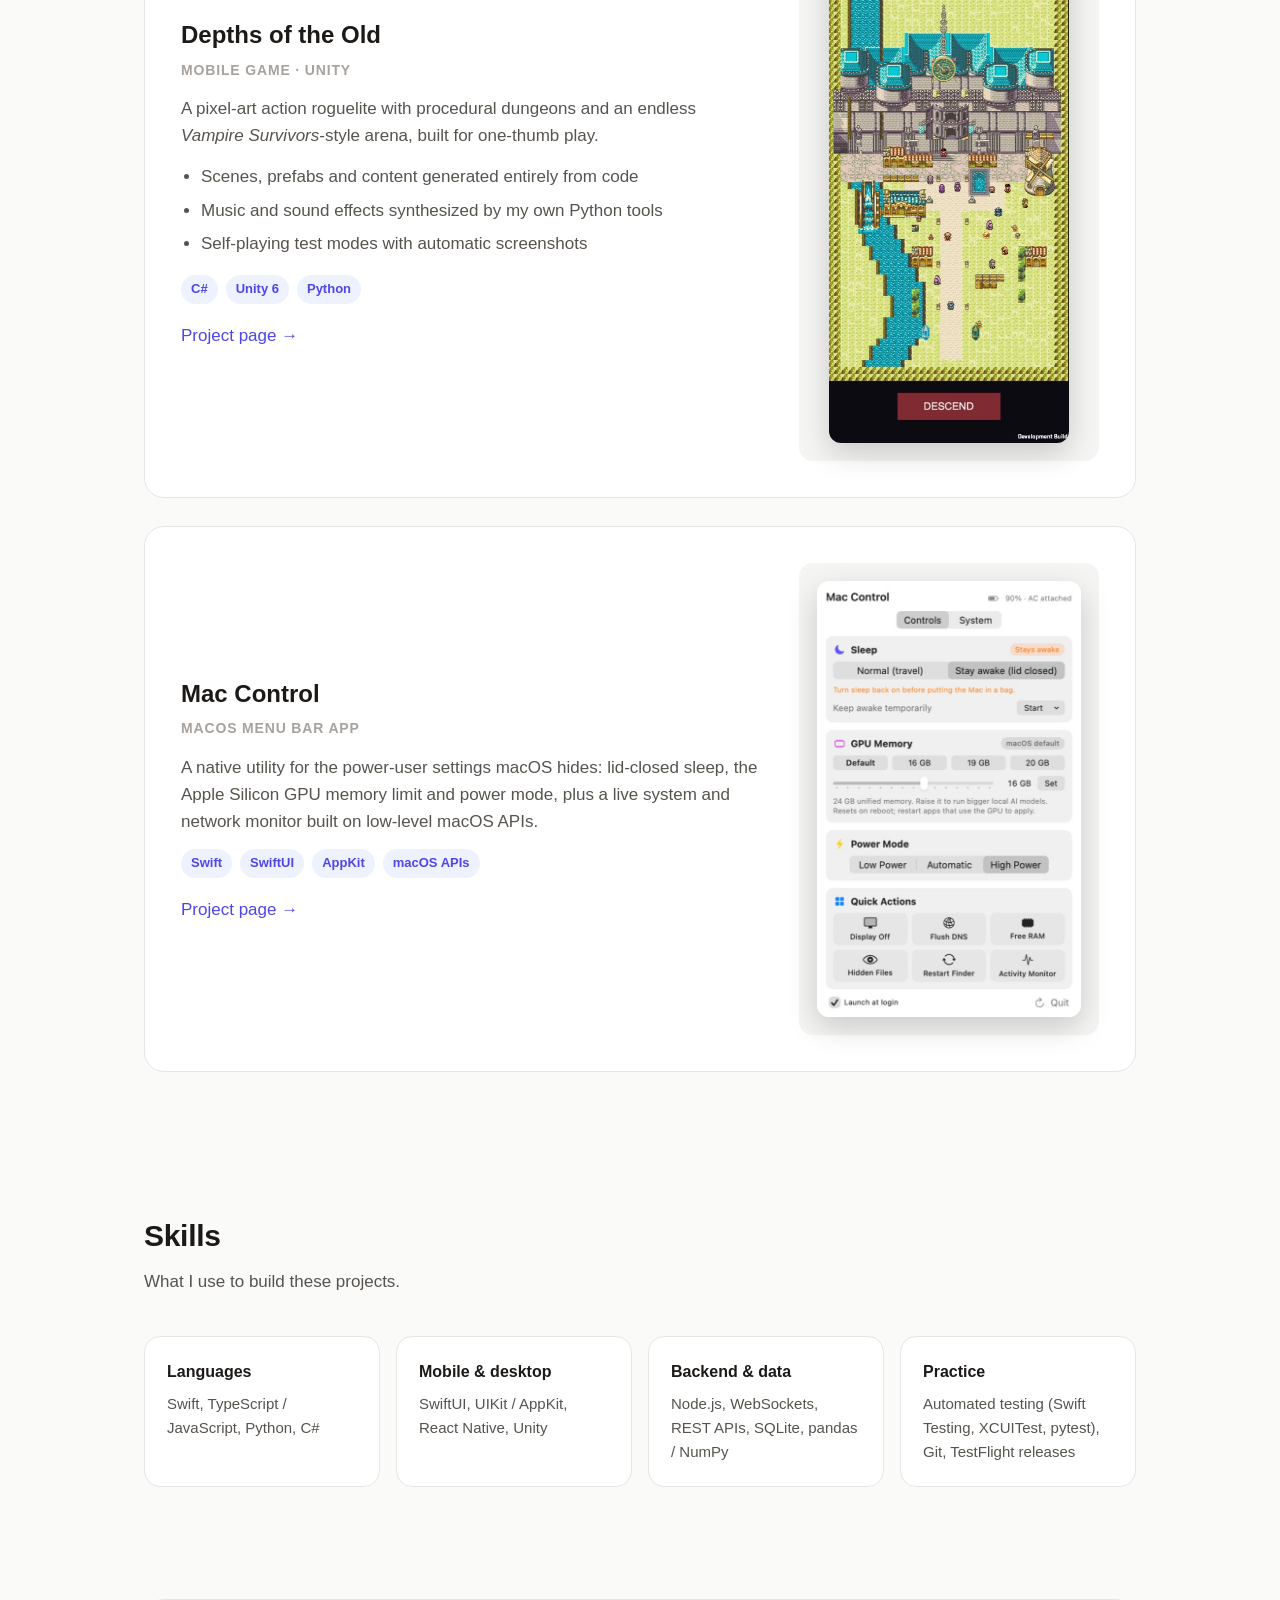
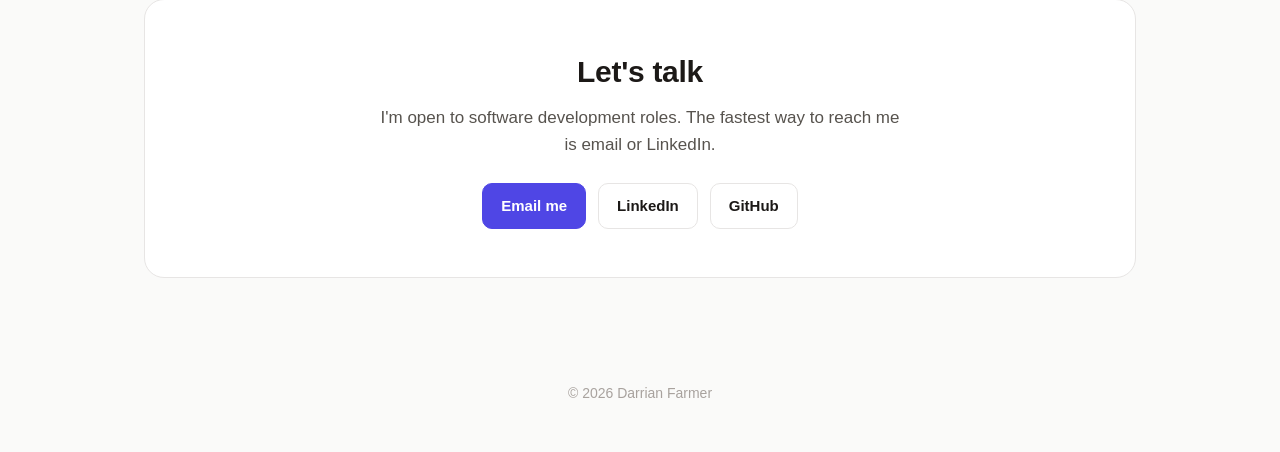
==== commit 5804bdb2: "Update Vantheria screenshots and test count" ====
--- a/index.html
+++ b/index.html
@@ -161,7 +161,7 @@
           native SwiftUI game.</p>
         <ul>
           <li>A deterministic game engine, so any battle can be replayed exactly in tests</li>
-          <li>129 automated tests, including full playthroughs by a bot player</li>
+          <li>132 automated tests, including full playthroughs by a bot player</li>
           <li>A balance simulator that plays the real engine across many random seeds</li>
           <li>No third-party dependencies</li>
         </ul>
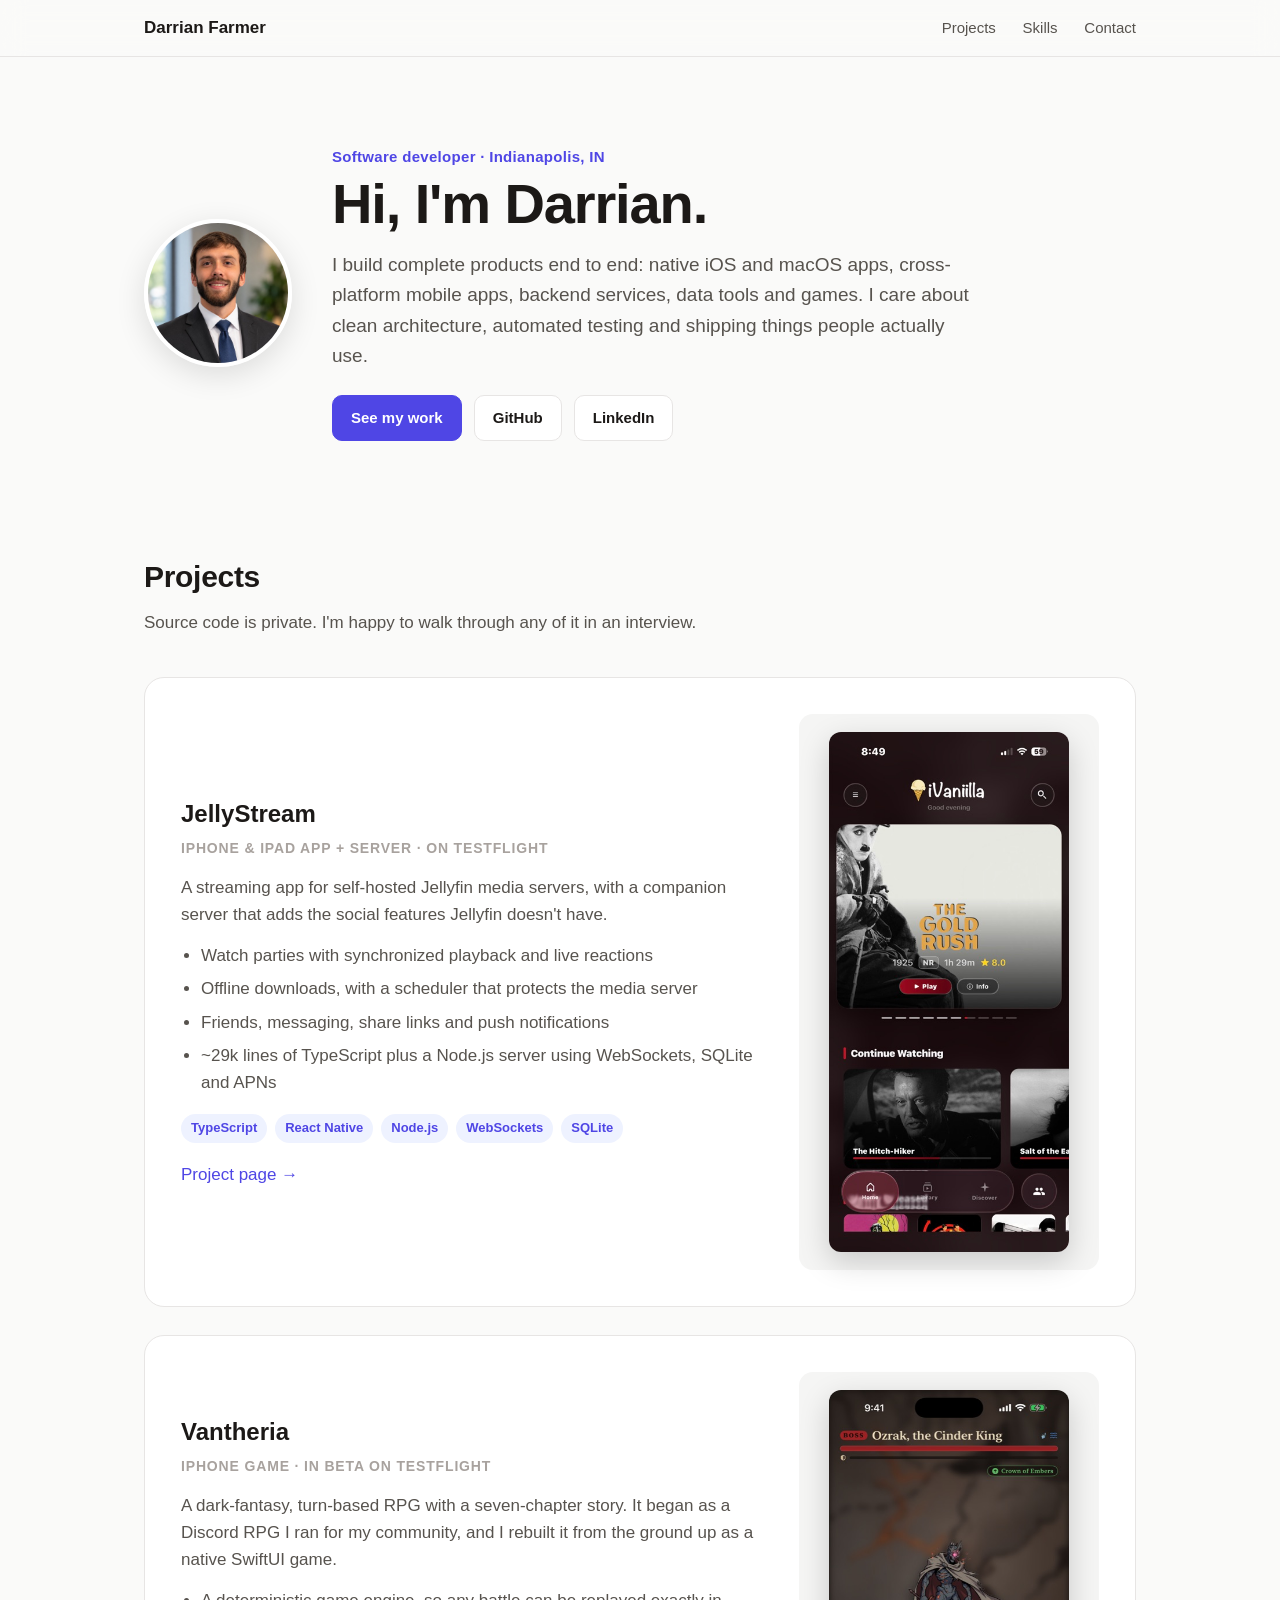
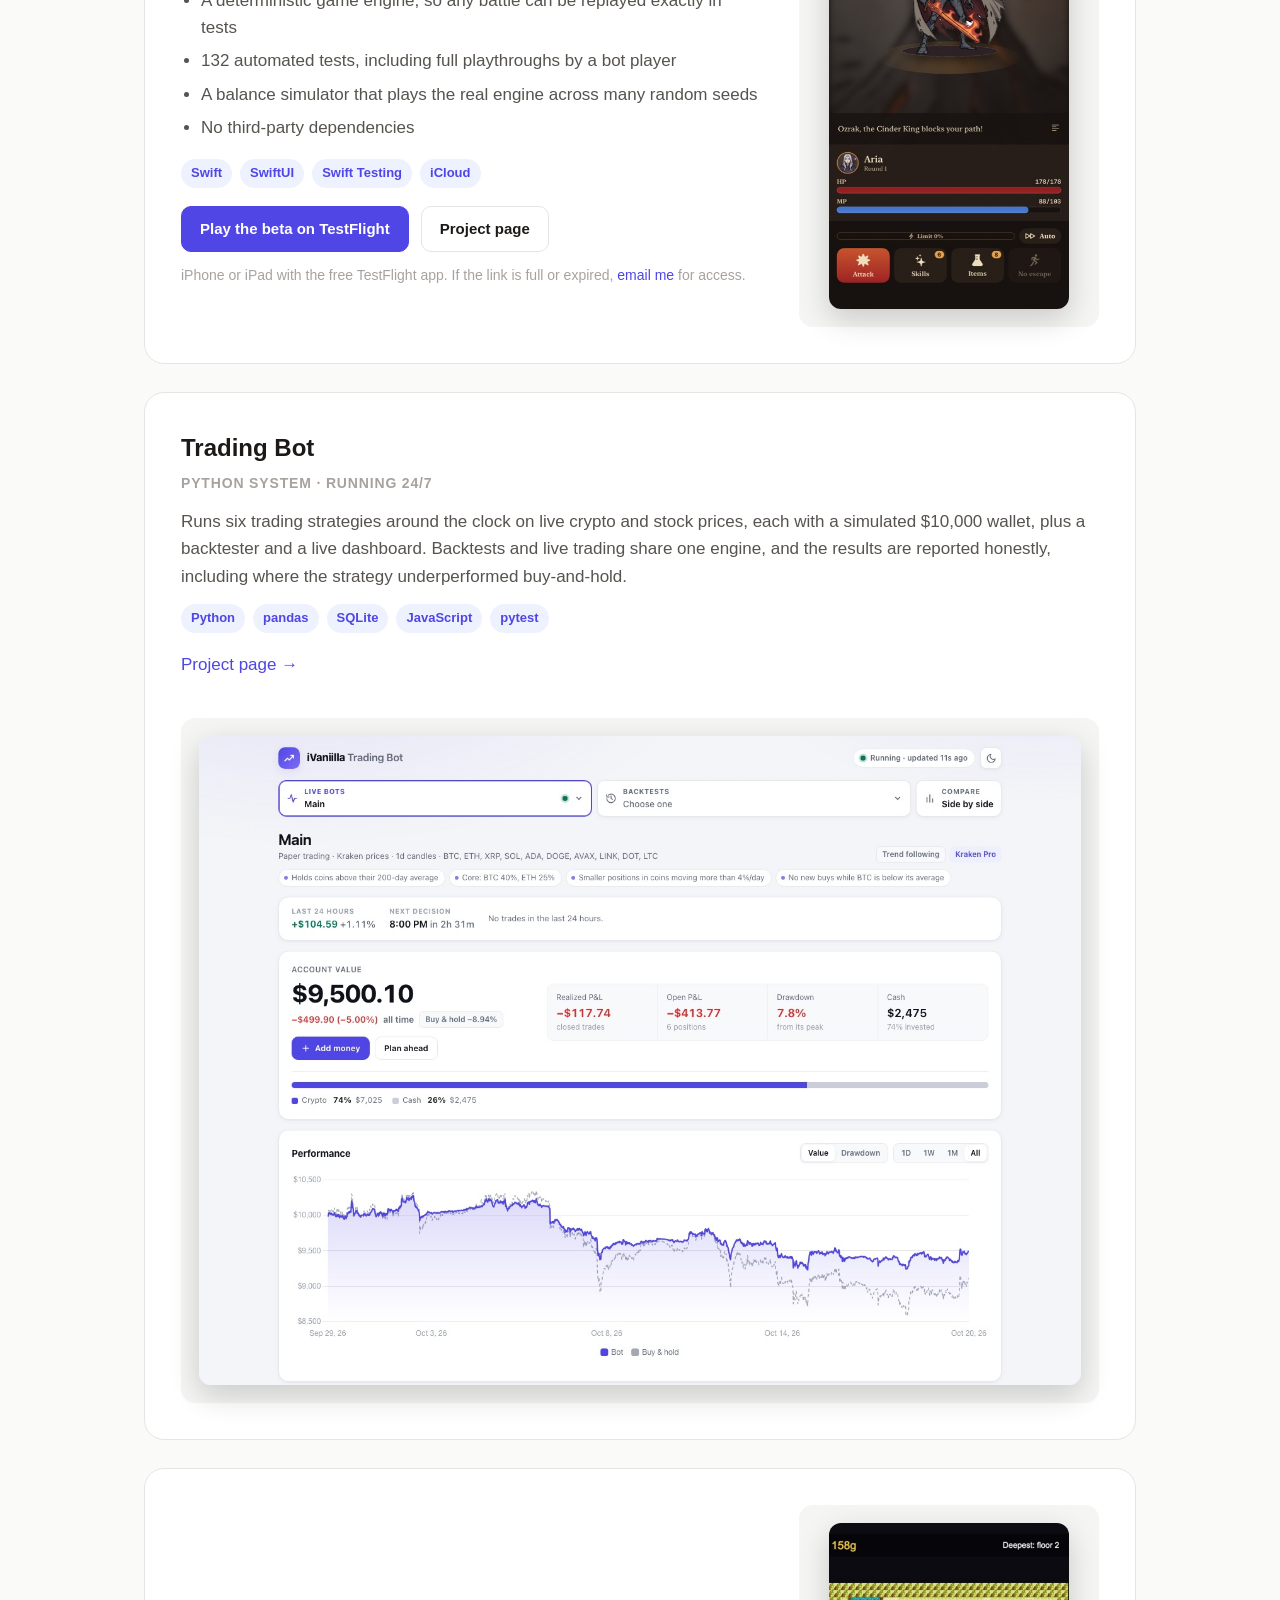
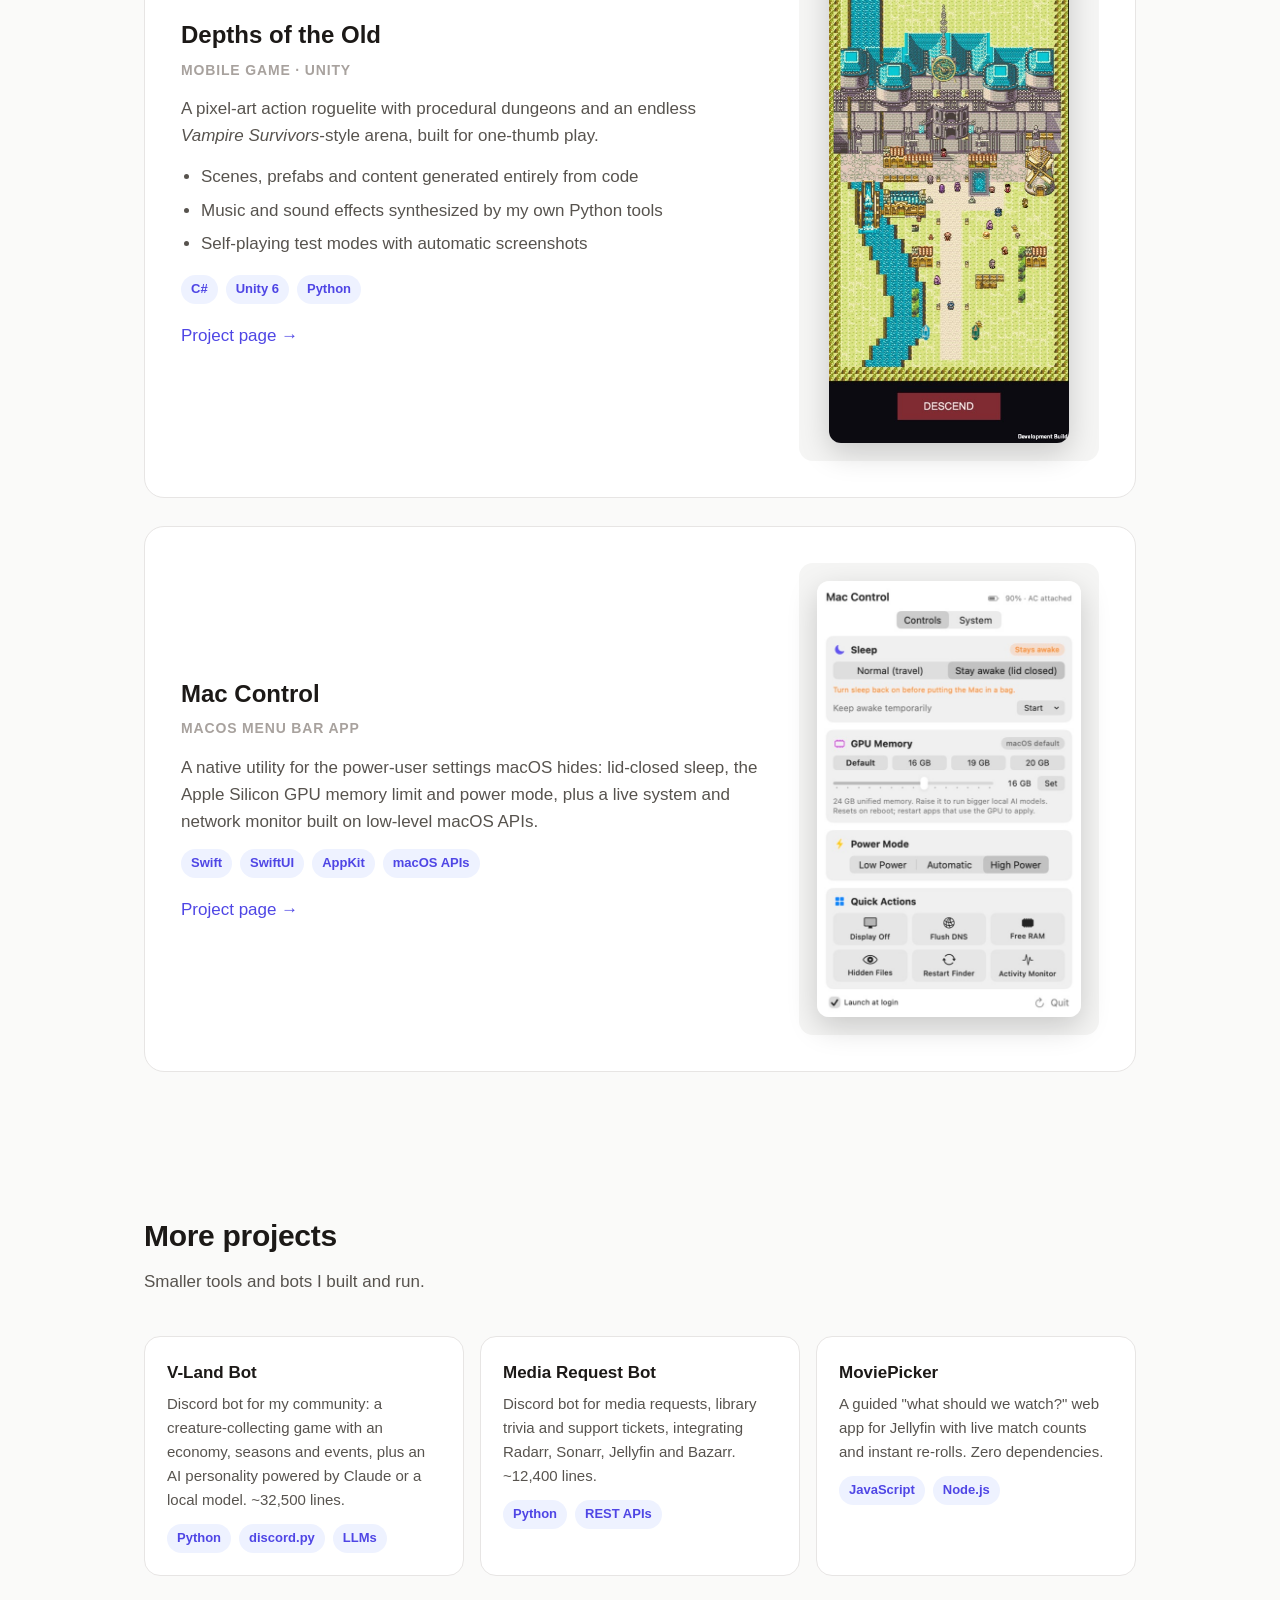
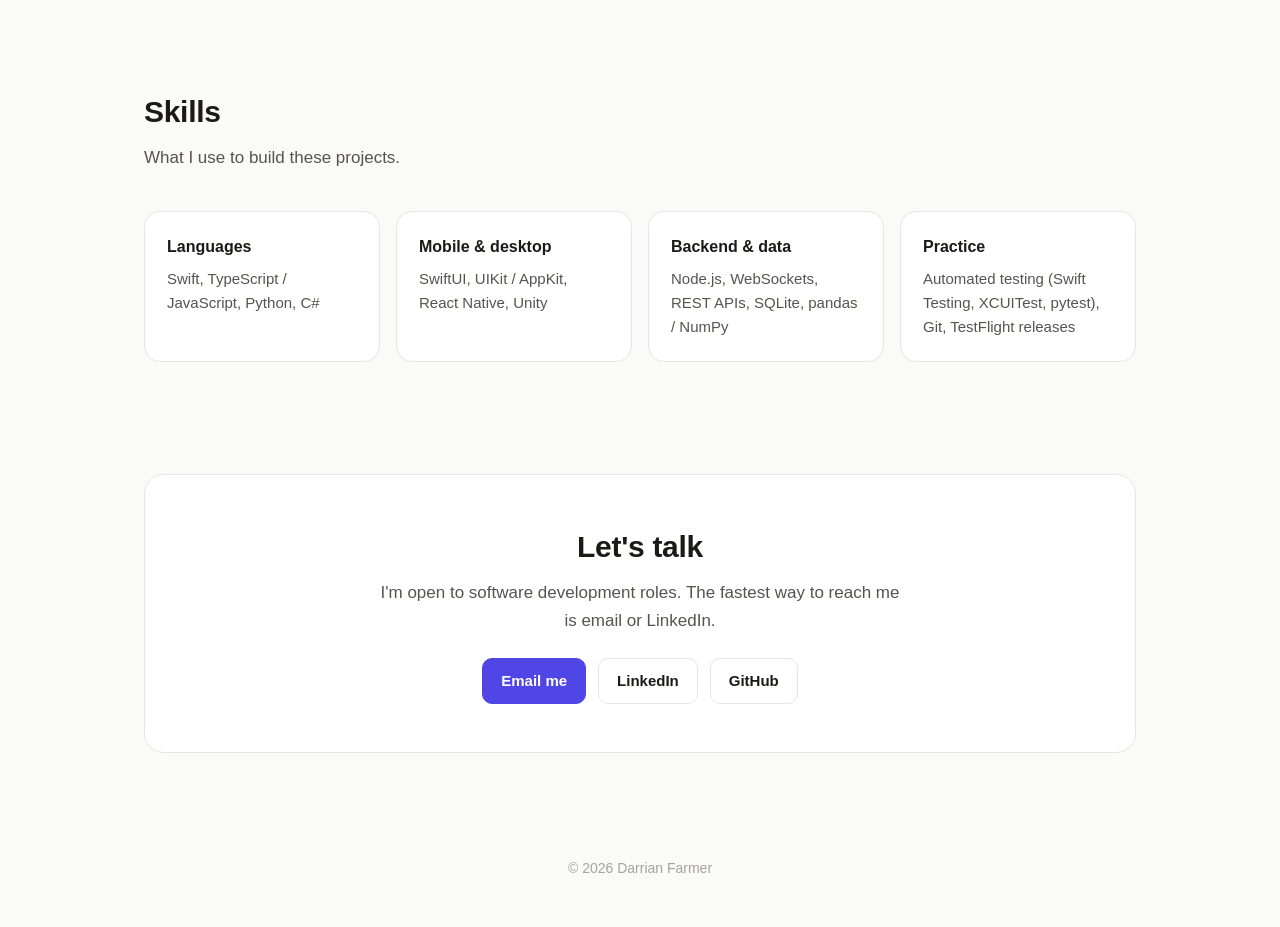
==== commit d0a7e806: "Add More projects: V-Land Bot, Media Request Bot, MoviePicker" ====
--- a/index.html
+++ b/index.html
@@ -75,6 +75,13 @@
               box-shadow: 0 10px 30px rgba(0,0,0,.18); }
   .wide .shot img { max-height: none; width: 100%; }
 
+  .more { display: grid; grid-template-columns: repeat(auto-fit, minmax(280px, 1fr)); gap: 16px; }
+  .more a.card { display: block; background: var(--surface); border: 1px solid var(--border); border-radius: 16px;
+                 padding: 22px; color: var(--text); }
+  .more a.card:hover { text-decoration: none; border-color: var(--accent); }
+  .more h3 { font-size: 17px; margin: 0 0 6px; }
+  .more p { color: var(--muted); margin: 0 0 12px; font-size: 15px; }
+  .more .tags { margin: 0; }
   .skills { display: grid; grid-template-columns: repeat(auto-fit, minmax(220px, 1fr)); gap: 16px; }
   .skill { background: var(--surface); border: 1px solid var(--border); border-radius: 16px; padding: 22px; }
   .skill h3 { font-size: 16px; margin: 0 0 8px; }
@@ -220,6 +227,33 @@
   </div>
 </section>
 
+<section id="more">
+  <div class="wrap">
+    <h2>More projects</h2>
+    <p class="section-sub">Smaller tools and bots I built and run.</p>
+    <div class="more">
+      <a class="card" href="https://github.com/vaniilla9/vland-bot">
+        <h3>V-Land Bot</h3>
+        <p>Discord bot for my community: a creature-collecting game with an economy, seasons and events, plus an AI
+          personality powered by Claude or a local model. ~32,500 lines.</p>
+        <div class="tags"><span class="tag">Python</span><span class="tag">discord.py</span><span class="tag">LLMs</span></div>
+      </a>
+      <a class="card" href="https://github.com/vaniilla9/media-request-bot">
+        <h3>Media Request Bot</h3>
+        <p>Discord bot for media requests, library trivia and support tickets, integrating Radarr, Sonarr, Jellyfin
+          and Bazarr. ~12,400 lines.</p>
+        <div class="tags"><span class="tag">Python</span><span class="tag">REST APIs</span></div>
+      </a>
+      <a class="card" href="https://github.com/vaniilla9/moviepicker">
+        <h3>MoviePicker</h3>
+        <p>A guided "what should we watch?" web app for Jellyfin with live match counts and instant re-rolls. Zero
+          dependencies.</p>
+        <div class="tags"><span class="tag">JavaScript</span><span class="tag">Node.js</span></div>
+      </a>
+    </div>
+  </div>
+</section>
+
 <section id="skills">
   <div class="wrap">
     <h2>Skills</h2>
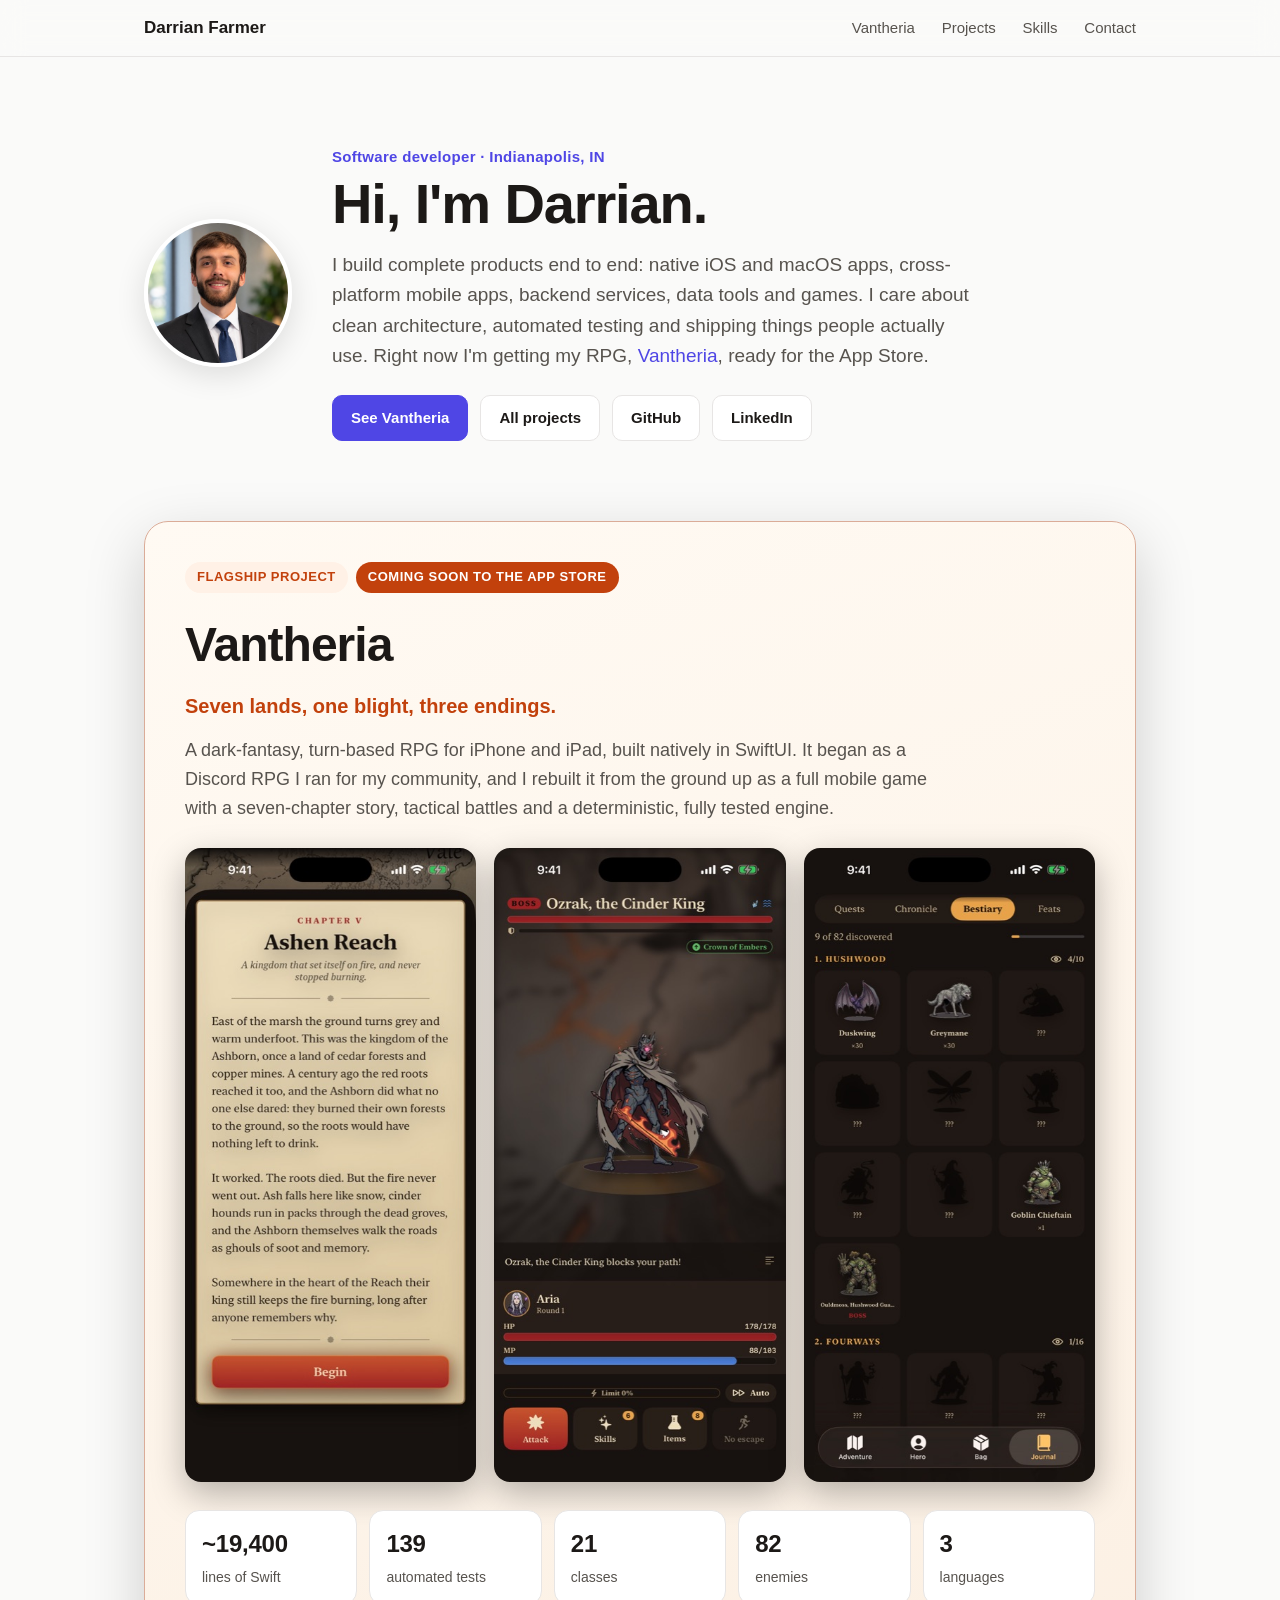
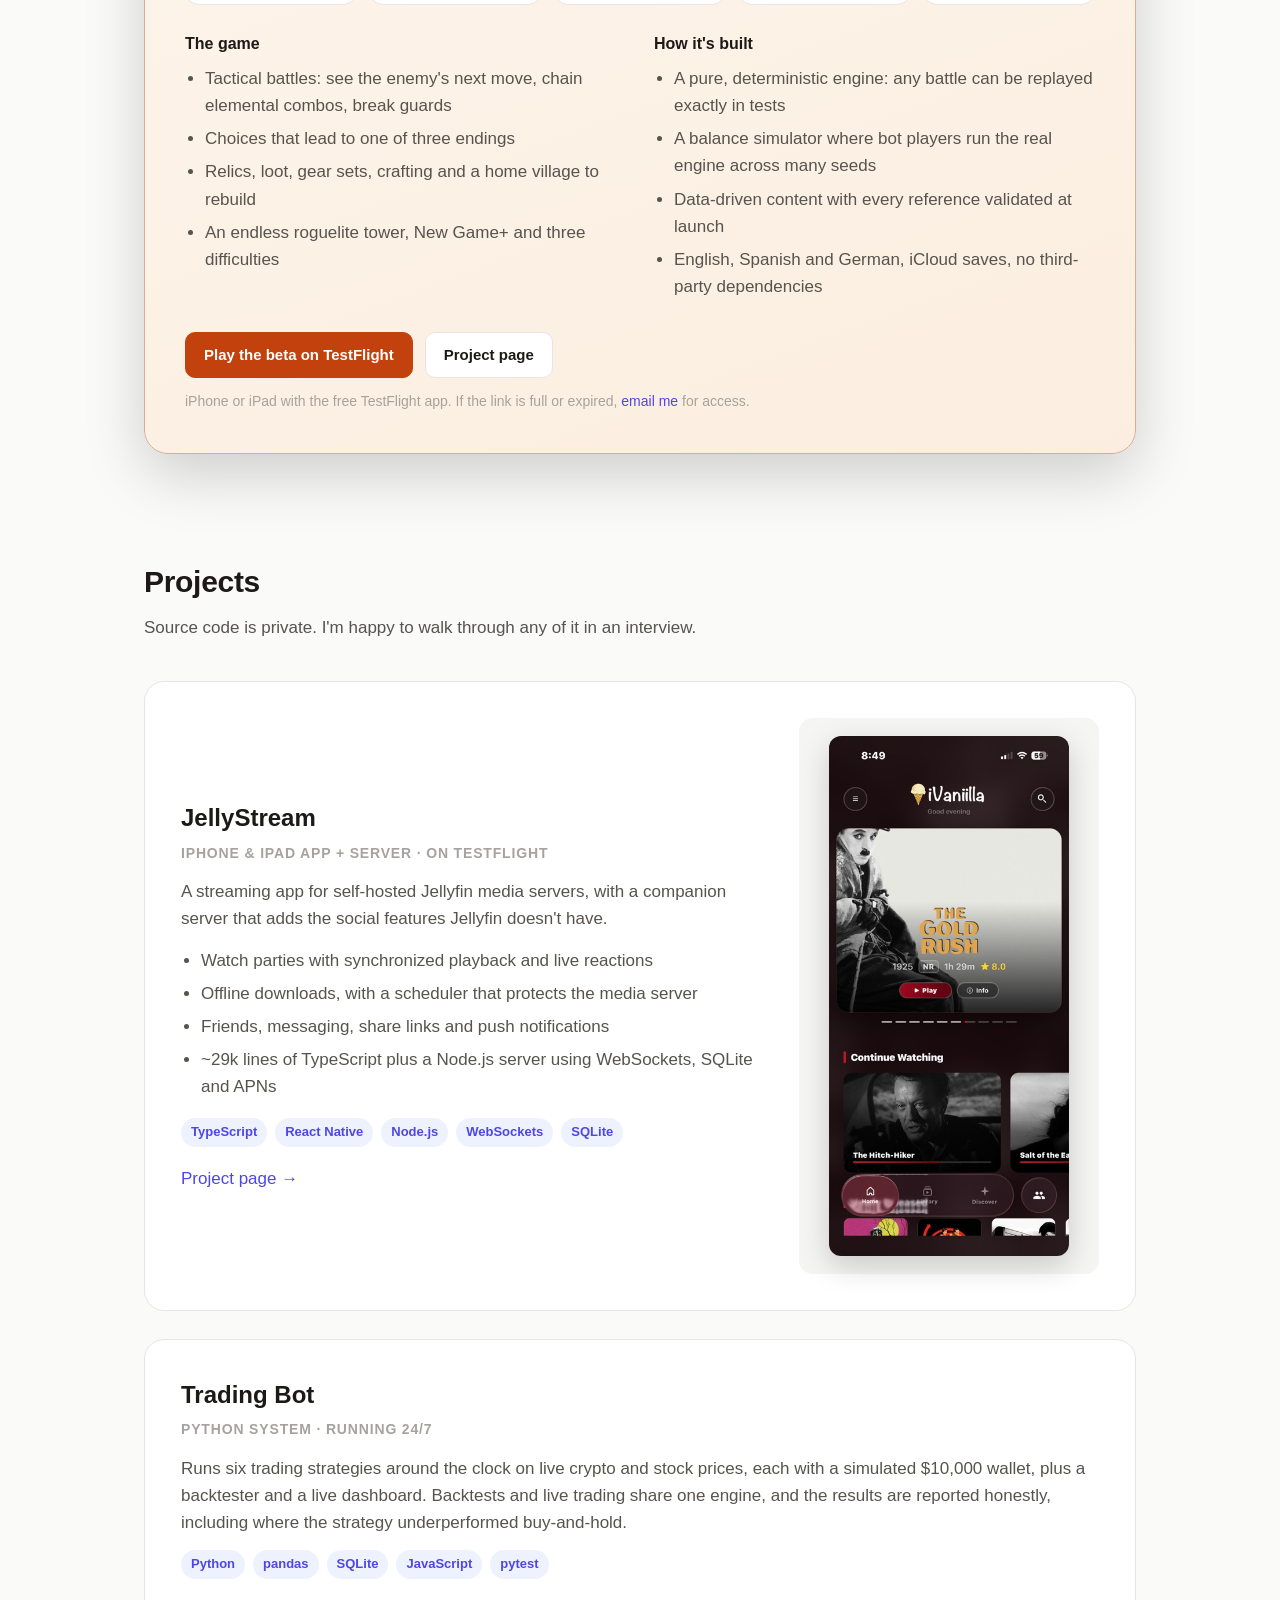
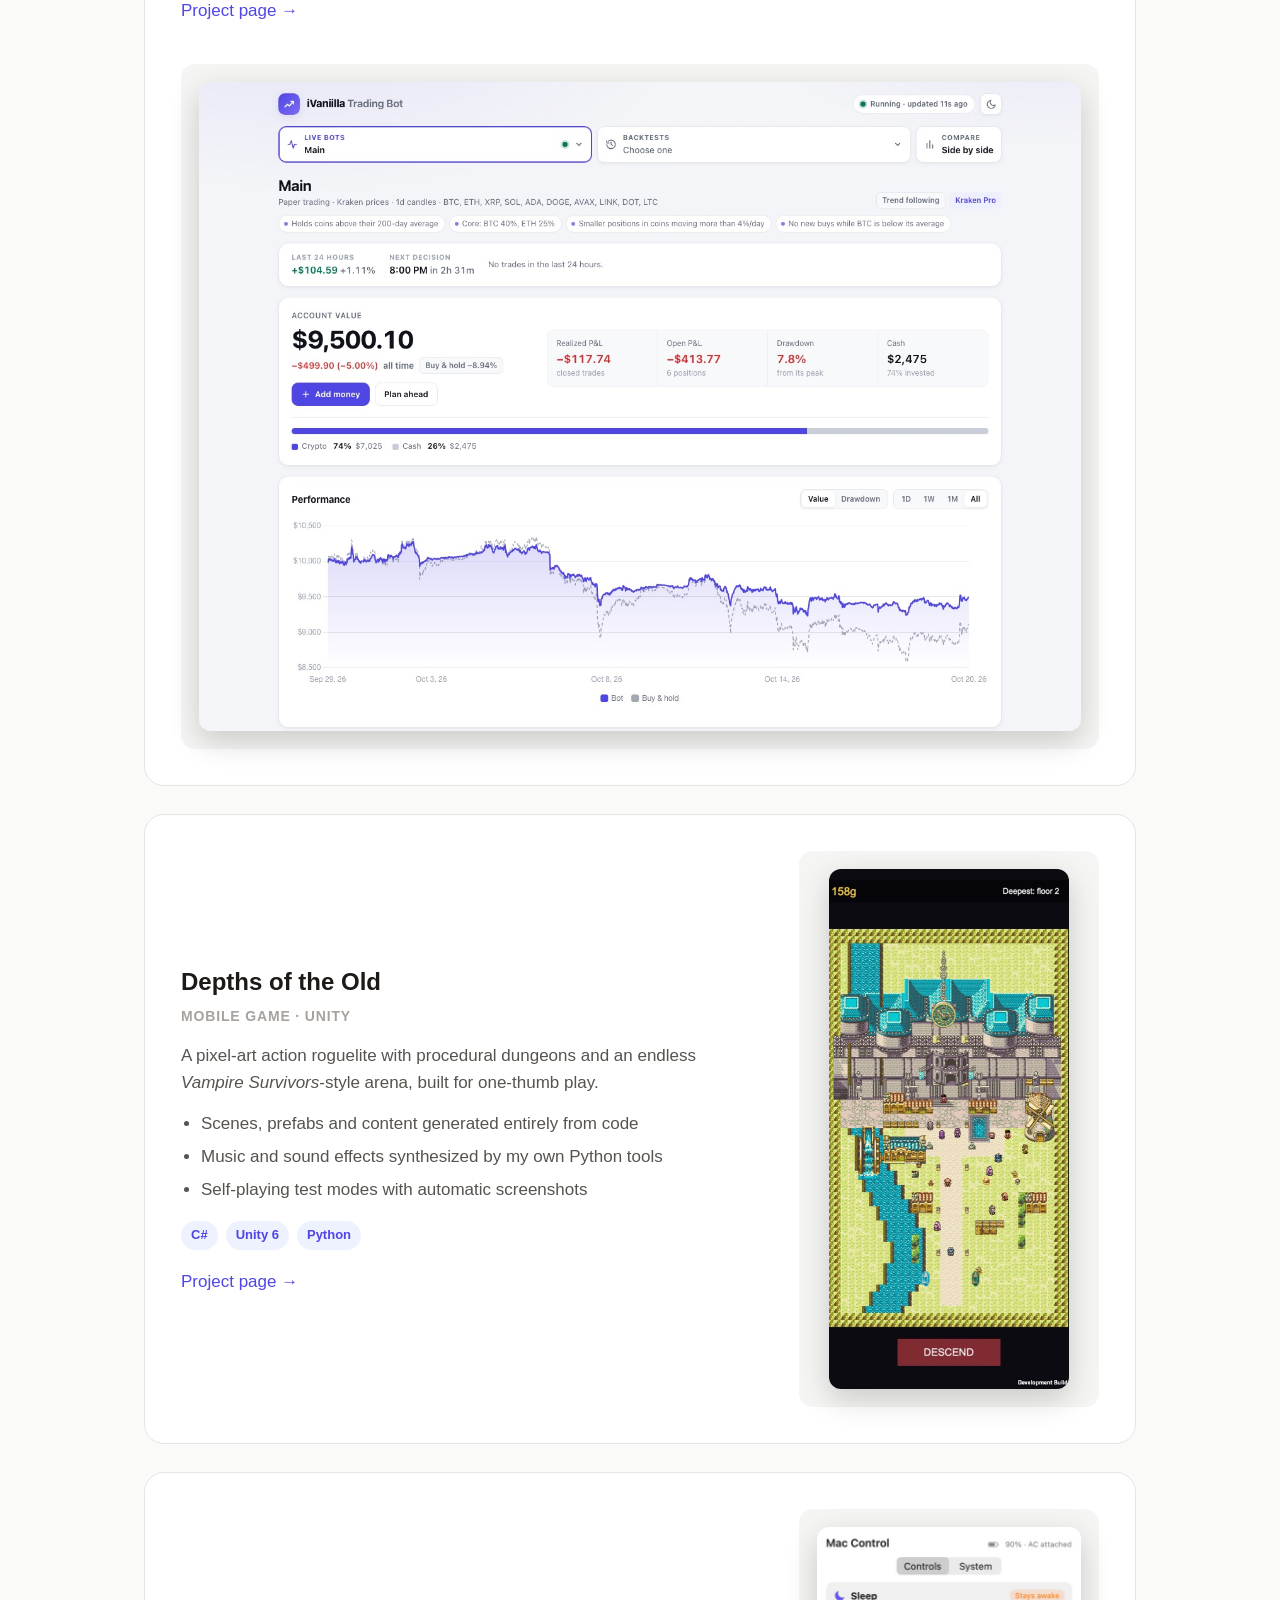
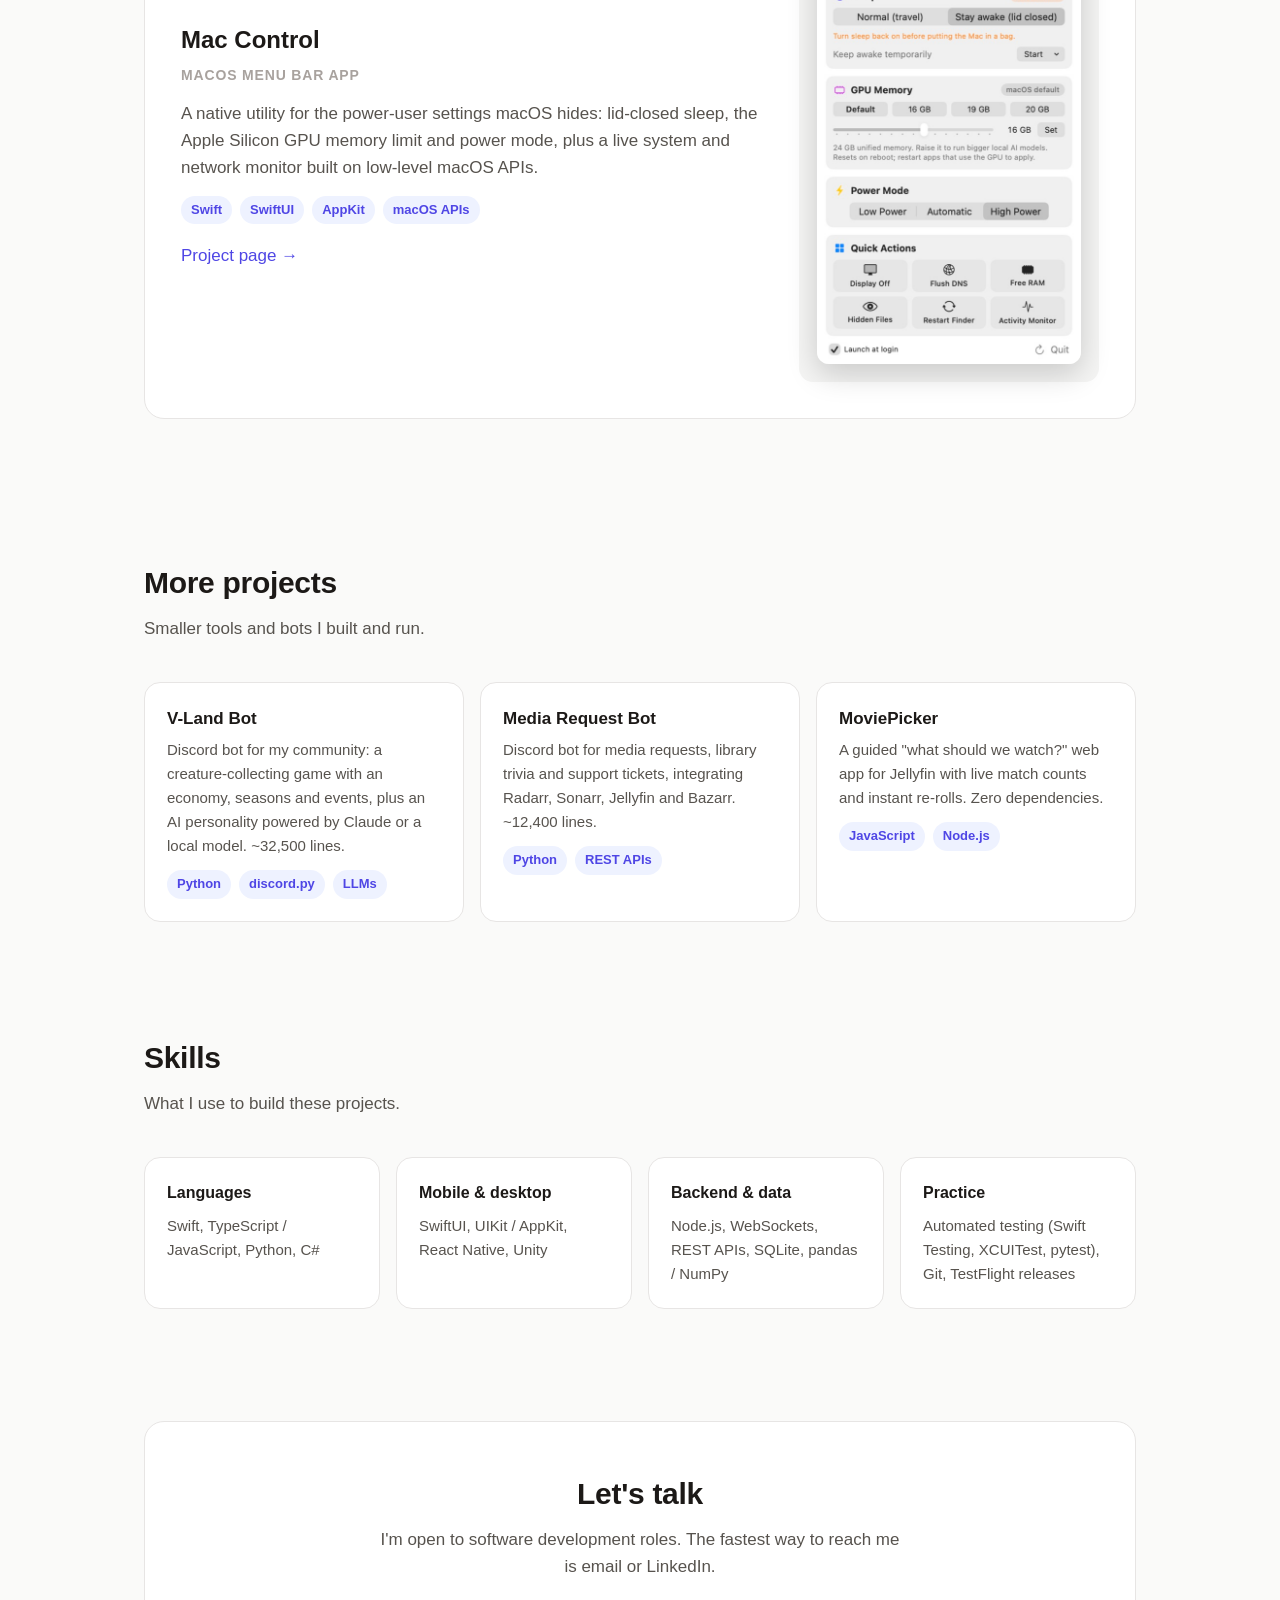
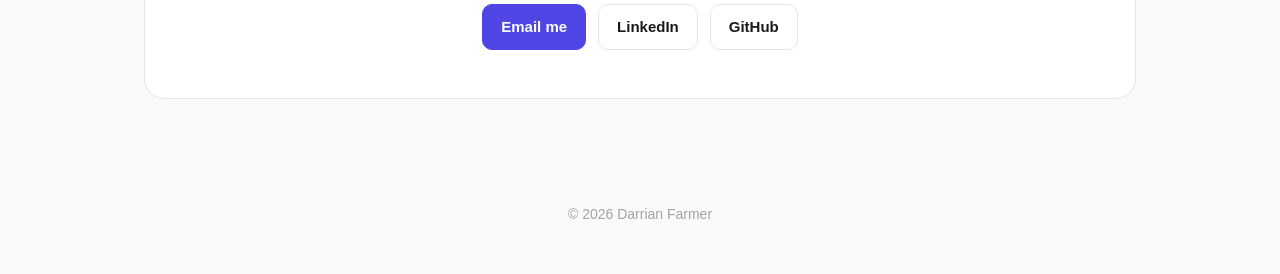
==== commit faa5b1fb: "Feature Vantheria as the flagship project" ====
--- a/index.html
+++ b/index.html
@@ -51,6 +51,42 @@
   .btn.primary { background: var(--accent); border-color: var(--accent); color: #fff; }
   .btn:hover { text-decoration: none; filter: brightness(1.05); }
 
+  :root { --ember: #c2410c; --ember-soft: #fff1e6; --flag-bg: linear-gradient(160deg, #fffaf3 0%, #fbeee0 100%); }
+  @media (prefers-color-scheme: dark) {
+    :root { --ember: #fb923c; --ember-soft: #2a160b; --flag-bg: linear-gradient(160deg, #1f1712 0%, #140e0a 100%); }
+  }
+  #flagship { padding: 8px 0 64px; }
+  .flagship { background: var(--flag-bg); border: 1px solid color-mix(in srgb, var(--ember) 35%, var(--border));
+              border-radius: 24px; padding: 40px; box-shadow: 0 20px 60px rgba(0,0,0,.18); }
+  .flag-badges { display: flex; flex-wrap: wrap; gap: 8px; margin-bottom: 14px; }
+  .badge { font-size: 13px; font-weight: 700; letter-spacing: .04em; text-transform: uppercase; padding: 5px 12px;
+           border-radius: 999px; background: var(--ember-soft); color: var(--ember); }
+  .badge.soon { background: var(--ember); color: #fff; }
+  .flagship h2 { font-size: clamp(34px, 5vw, 48px); margin: 0 0 6px; letter-spacing: -.02em; }
+  .flagship .tagline { font-size: 20px; color: var(--ember); font-weight: 600; margin: 0 0 14px; }
+  .flagship .desc { color: var(--muted); max-width: 760px; margin: 0 0 26px; font-size: 18px; }
+  .flag-shots { display: grid; grid-template-columns: repeat(3, minmax(0, 1fr)); gap: 18px; margin: 0 0 28px; }
+  .flag-shots img { width: 100%; border-radius: 16px; display: block; box-shadow: 0 12px 34px rgba(0,0,0,.28); }
+  .stats { display: grid; grid-template-columns: repeat(auto-fit, minmax(130px, 1fr)); gap: 12px; margin: 0 0 26px; }
+  .stat { background: var(--surface); border: 1px solid var(--border); border-radius: 14px; padding: 14px 16px; }
+  .stat b { display: block; font-size: 24px; letter-spacing: -.01em; }
+  .stat span { color: var(--muted); font-size: 14px; }
+  .flag-cols { display: grid; grid-template-columns: minmax(0, 1fr) minmax(0, 1fr); gap: 28px; margin-bottom: 26px; }
+  .flag-cols h3 { font-size: 16px; margin: 0 0 8px; }
+  .flag-cols ul { color: var(--muted); margin: 0; padding-left: 20px; }
+  .flag-cols li { margin-bottom: 6px; }
+  .btn.ember { background: var(--ember); border-color: var(--ember); color: #fff; }
+  .flagship .note { font-size: 14px; color: var(--faint); margin: 12px 0 0; }
+  @media (max-width: 760px) {
+    .flagship { padding: 22px; border-radius: 20px; }
+    .flag-shots { grid-template-columns: repeat(3, minmax(0, 1fr)); gap: 8px; }
+    .flag-shots img { border-radius: 10px; }
+    .flag-cols { grid-template-columns: minmax(0, 1fr); gap: 18px; }
+    .stats { grid-template-columns: repeat(3, minmax(0, 1fr)); gap: 8px; }
+    .stat { padding: 10px 12px; }
+    .stat b { font-size: 19px; }
+    .stat span { font-size: 12px; }
+  }
   section { padding: 40px 0 72px; }
   h2 { font-size: 30px; letter-spacing: -.01em; margin: 0 0 8px; }
   .section-sub { color: var(--muted); margin: 0 0 40px; }
@@ -111,6 +147,7 @@
   <div class="wrap">
     <a class="name" href="#top">Darrian Farmer</a>
     <div class="links">
+      <a href="#flagship">Vantheria</a>
       <a href="#projects">Projects</a>
       <a class="hide-sm" href="#skills">Skills</a>
       <a href="#contact">Contact</a>
@@ -126,9 +163,11 @@
       <h1>Hi, I'm Darrian.</h1>
       <p class="lede">I build complete products end to end: native iOS and macOS apps, cross-platform mobile
         apps, backend services, data tools and games. I care about clean architecture, automated testing and
-        shipping things people actually use.</p>
+        shipping things people actually use. Right now I'm getting my RPG, <a href="#flagship">Vantheria</a>,
+        ready for the App Store.</p>
       <div class="buttons">
-        <a class="btn primary" href="#projects">See my work</a>
+        <a class="btn primary" href="#flagship">See Vantheria</a>
+        <a class="btn" href="#projects">All projects</a>
         <a class="btn" href="https://github.com/vaniilla9">GitHub</a>
         <a class="btn" href="https://www.linkedin.com/in/darrian-farmer-68141a276">LinkedIn</a>
       </div>
@@ -137,6 +176,57 @@
 </header>
 
 <main>
+<section id="flagship">
+  <div class="wrap">
+    <div class="flagship">
+      <div class="flag-badges"><span class="badge">Flagship project</span><span class="badge soon">Coming soon to the App Store</span></div>
+      <h2>Vantheria</h2>
+      <p class="tagline">Seven lands, one blight, three endings.</p>
+      <p class="desc">A dark-fantasy, turn-based RPG for iPhone and iPad, built natively in SwiftUI. It began as a
+        Discord RPG I ran for my community, and I rebuilt it from the ground up as a full mobile game with a
+        seven-chapter story, tactical battles and a deterministic, fully tested engine.</p>
+      <div class="flag-shots">
+        <img src="img/vantheria-story.jpg" alt="Chapter intro: Ashen Reach" loading="lazy">
+        <img src="img/vantheria.jpg" alt="Boss battle against Ozrak, the Cinder King" loading="lazy">
+        <img src="img/vantheria-bestiary.jpg" alt="Bestiary" loading="lazy">
+      </div>
+      <div class="stats">
+        <div class="stat"><b>~19,400</b><span>lines of Swift</span></div>
+        <div class="stat"><b>139</b><span>automated tests</span></div>
+        <div class="stat"><b>21</b><span>classes</span></div>
+        <div class="stat"><b>82</b><span>enemies</span></div>
+        <div class="stat"><b>3</b><span>languages</span></div>
+      </div>
+      <div class="flag-cols">
+        <div>
+          <h3>The game</h3>
+          <ul>
+            <li>Tactical battles: see the enemy's next move, chain elemental combos, break guards</li>
+            <li>Choices that lead to one of three endings</li>
+            <li>Relics, loot, gear sets, crafting and a home village to rebuild</li>
+            <li>An endless roguelite tower, New Game+ and three difficulties</li>
+          </ul>
+        </div>
+        <div>
+          <h3>How it's built</h3>
+          <ul>
+            <li>A pure, deterministic engine: any battle can be replayed exactly in tests</li>
+            <li>A balance simulator where bot players run the real engine across many seeds</li>
+            <li>Data-driven content with every reference validated at launch</li>
+            <li>English, Spanish and German, iCloud saves, no third-party dependencies</li>
+          </ul>
+        </div>
+      </div>
+      <div class="buttons">
+        <a class="btn ember" href="https://testflight.apple.com/join/w8hMG9HQ">Play the beta on TestFlight</a>
+        <a class="btn" href="https://github.com/vaniilla9/vantheria">Project page</a>
+      </div>
+      <p class="note">iPhone or iPad with the free TestFlight app. If the link is full or expired,
+        <a href="mailto:vaniilla9@icloud.com?subject=Vantheria%20beta">email me</a> for access.</p>
+    </div>
+  </div>
+</section>
+
 <section id="projects">
   <div class="wrap">
     <h2>Projects</h2>
@@ -158,29 +248,6 @@
         <a href="https://github.com/vaniilla9/jellystream">Project page →</a>
       </div>
       <div class="shot"><img src="img/jellystream.jpg" alt="JellyStream home screen" loading="lazy"></div>
-    </article>
-
-    <article class="project">
-      <div>
-        <h3>Vantheria</h3>
-        <p class="kind">iPhone game · in beta on TestFlight</p>
-        <p>A dark-fantasy, turn-based RPG with a seven-chapter story. It began as a Discord RPG I ran for my community, and I rebuilt it from the ground up as a
-          native SwiftUI game.</p>
-        <ul>
-          <li>A deterministic game engine, so any battle can be replayed exactly in tests</li>
-          <li>132 automated tests, including full playthroughs by a bot player</li>
-          <li>A balance simulator that plays the real engine across many random seeds</li>
-          <li>No third-party dependencies</li>
-        </ul>
-        <div class="tags"><span class="tag">Swift</span><span class="tag">SwiftUI</span><span class="tag">Swift Testing</span><span class="tag">iCloud</span></div>
-        <div class="buttons">
-          <a class="btn primary" href="https://testflight.apple.com/join/w8hMG9HQ">Play the beta on TestFlight</a>
-          <a class="btn" href="https://github.com/vaniilla9/vantheria">Project page</a>
-        </div>
-        <p class="note">iPhone or iPad with the free TestFlight app. If the link is full or expired,
-          <a href="mailto:vaniilla9@icloud.com?subject=Vantheria%20beta">email me</a> for access.</p>
-      </div>
-      <div class="shot"><img src="img/vantheria.jpg" alt="Vantheria boss battle" loading="lazy"></div>
     </article>
 
     <article class="project wide">
